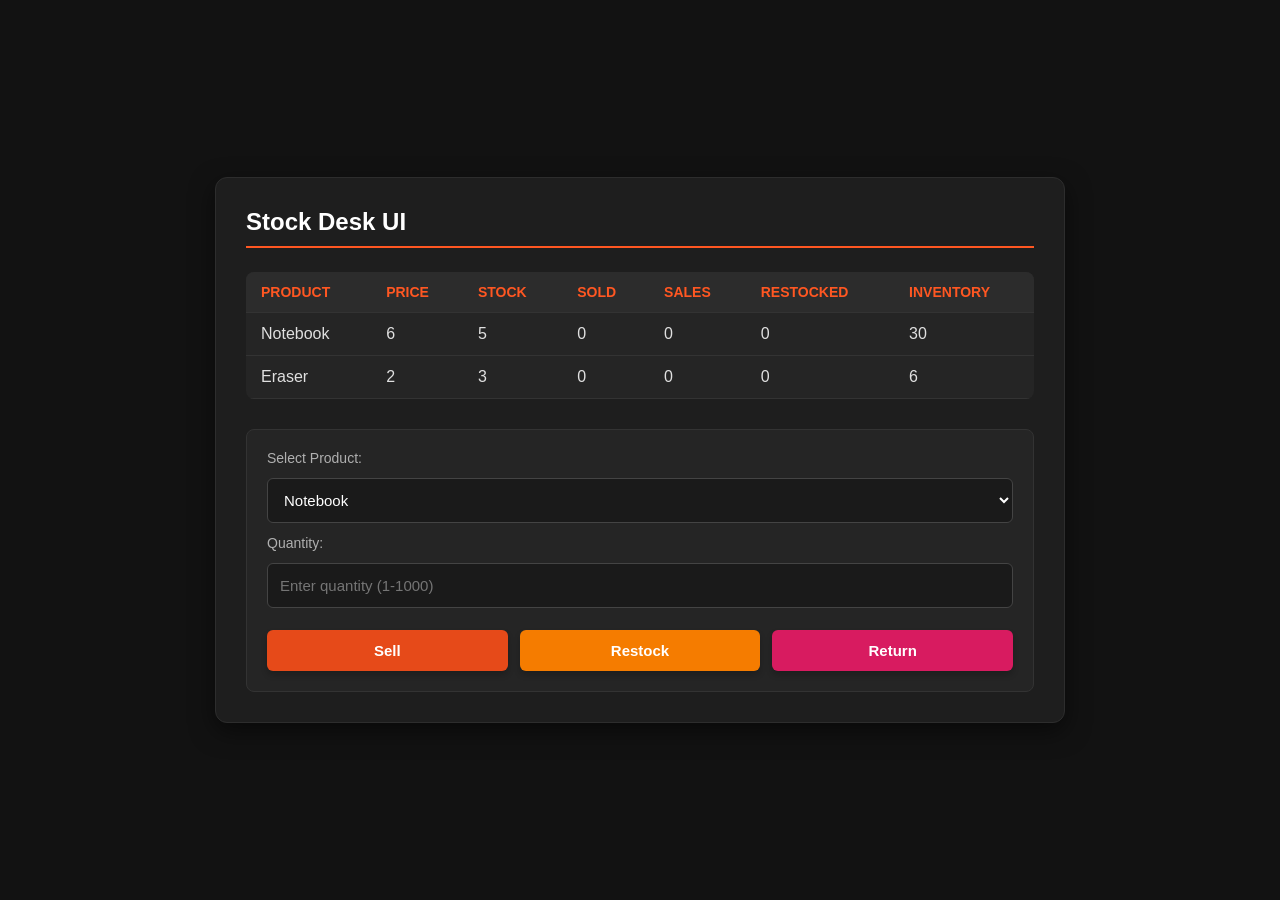
==== index.html @ 35be94a5 "Add files via upload" ====
<!DOCTYPE html>
<html lang="en">
<head>
    <meta charset="UTF-8">
    <meta name="viewport" content="width=device-width, initial-scale=1.0">
    <title>Stock Desk UI - Day 9</title>
    <link rel="stylesheet" href="styles.css">
</head>
<body>
    <div class="container">
        <h1>Stock Desk UI</h1>
        
        <!-- Table -->
        <table>
            <thead>
                <tr>
                    <th>Product</th>
                    <th>Price</th>
                    <th>Stock</th>
                    <th>Sold</th>
                    <th>Sales</th>
                    <th>Restocked</th>
                    <th>Inventory</th>
                </tr>
            </thead>
            <tbody>
                <tr id="row-Notebook">
                    <td>Notebook</td>
                    <td class="col-price">6</td>
                    <td class="col-stock">5</td>
                    <td class="col-sold">0</td>
                    <td class="col-sales">0</td>
                    <td class="col-restocked">0</td>
                    <td class="col-inventory">30</td>
                </tr>
                <tr id="row-Eraser">
                    <td>Eraser</td>
                    <td class="col-price">2</td>
                    <td class="col-stock">3</td>
                    <td class="col-sold">0</td>
                    <td class="col-sales">0</td>
                    <td class="col-restocked">0</td>
                    <td class="col-inventory">6</td>
                </tr>
            </tbody>
        </table>

        <!-- Controls Form -->
        <div class="controls-section">
            <label for="productSelect">Select Product:</label>
            <select id="productSelect">
                <option value="Notebook">Notebook</option>
                <option value="Eraser">Eraser</option>
            </select>

            <label for="quantityInput">Quantity:</label>
            <input type="number" id="quantityInput" placeholder="Enter quantity (1-1000)">

            <div class="button-group">
                <button id="sellBtn">Sell</button>
                <button id="restockBtn">Restock</button>
                <button id="returnBtn">Return</button>
            </div>

            <div id="messageBox" class="message-box"></div>
        </div>
    </div>

    <script src="script.js"></script>
</body>
</html>
---- styles.css ----
* {
    box-sizing: border-box;
    margin: 0;
    padding: 0;
    font-family: 'Segoe UI', Tahoma, Geneva, Verdana, sans-serif;
}

body {
    background-color: #121212;
    color: #e0e0e0;
    display: flex;
    justify-content: center;
    align-items: center;
    min-height: 100vh;
    padding: 20px;
}

.container {
    width: 100%;
    max-width: 850px;
    background: #1e1e1e;
    padding: 30px;
    border-radius: 12px;
    box-shadow: 0 8px 24px rgba(0, 0, 0, 0.5);
    border: 1px solid #2d2d2d;
}

h1 {
    color: #ffffff;
    margin-bottom: 24px;
    font-size: 24px;
    border-bottom: 2px solid #ff5722;
    padding-bottom: 10px;
}

/* Table Styling */
table {
    width: 100%;
    border-collapse: collapse;
    margin-bottom: 30px;
    background-color: #252525;
    border-radius: 8px;
    overflow: hidden;
}

th, td {
    padding: 12px 15px;
    text-align: left;
    border-bottom: 1px solid #333;
}

th {
    background-color: #2c2c2c;
    color: #ff5722;
    font-weight: 600;
    font-size: 14px;
    text-transform: uppercase;
}

tr:hover {
    background-color: #2a2a2a;
}

/* Controls Section */
.controls-section {
    display: flex;
    flex-direction: column;
    gap: 12px;
    background: #252525;
    padding: 20px;
    border-radius: 8px;
    border: 1px solid #333;
}

label {
    font-size: 14px;
    color: #b0b0b0;
    font-weight: 500;
}

/* Equalizing Select and Input Boxes */
select, input[type="number"] {
    width: 100%;
    height: 45px;
    padding: 0 12px;
    background-color: #1a1a1a;
    border: 1px solid #444;
    color: #ffffff;
    border-radius: 6px;
    font-size: 15px;
    outline: none;
    transition: border-color 0.2s;
}

select:focus, input[type="number"]:focus {
    border-color: #ff5722;
}

/* Button Group Styling */
.button-group {
    display: grid;
    grid-template-columns: repeat(3, 1fr);
    gap: 12px;
    margin-top: 10px;
}

button {
    padding: 12px 20px;
    font-size: 15px;
    font-weight: 600;
    border: none;
    border-radius: 6px;
    cursor: pointer;
    color: #ffffff;
    transition: all 0.2s ease-in-out;
    box-shadow: 0 4px 6px rgba(0,0,0,0.2);
}

#sellBtn {
    background-color: #e64a19;
}

#sellBtn:hover {
    background-color: #f4511e;
    transform: translateY(-2px);
}

#restockBtn {
    background-color: #f57c00;
}

#restockBtn:hover {
    background-color: #fb8c00;
    transform: translateY(-2px);
}

#returnBtn {
    background-color: #d81b60;
}

#returnBtn:hover {
    background-color: #e91e63;
    transform: translateY(-2px);
}

/* Message Box */
.message-box {
    margin-top: 5px;
    padding: 12px;
    border-radius: 6px;
    font-size: 14px;
    font-weight: 500;
    display: none;
}

.message-box.success {
    background-color: rgba(46, 125, 50, 0.2);
    border: 1px solid #2e7d32;
    color: #81c784;
    display: block;
}

.message-box.error {
    background-color: rgba(198, 40, 40, 0.2);
    border: 1px solid #c62828;
    color: #e57373;
    display: block;
}
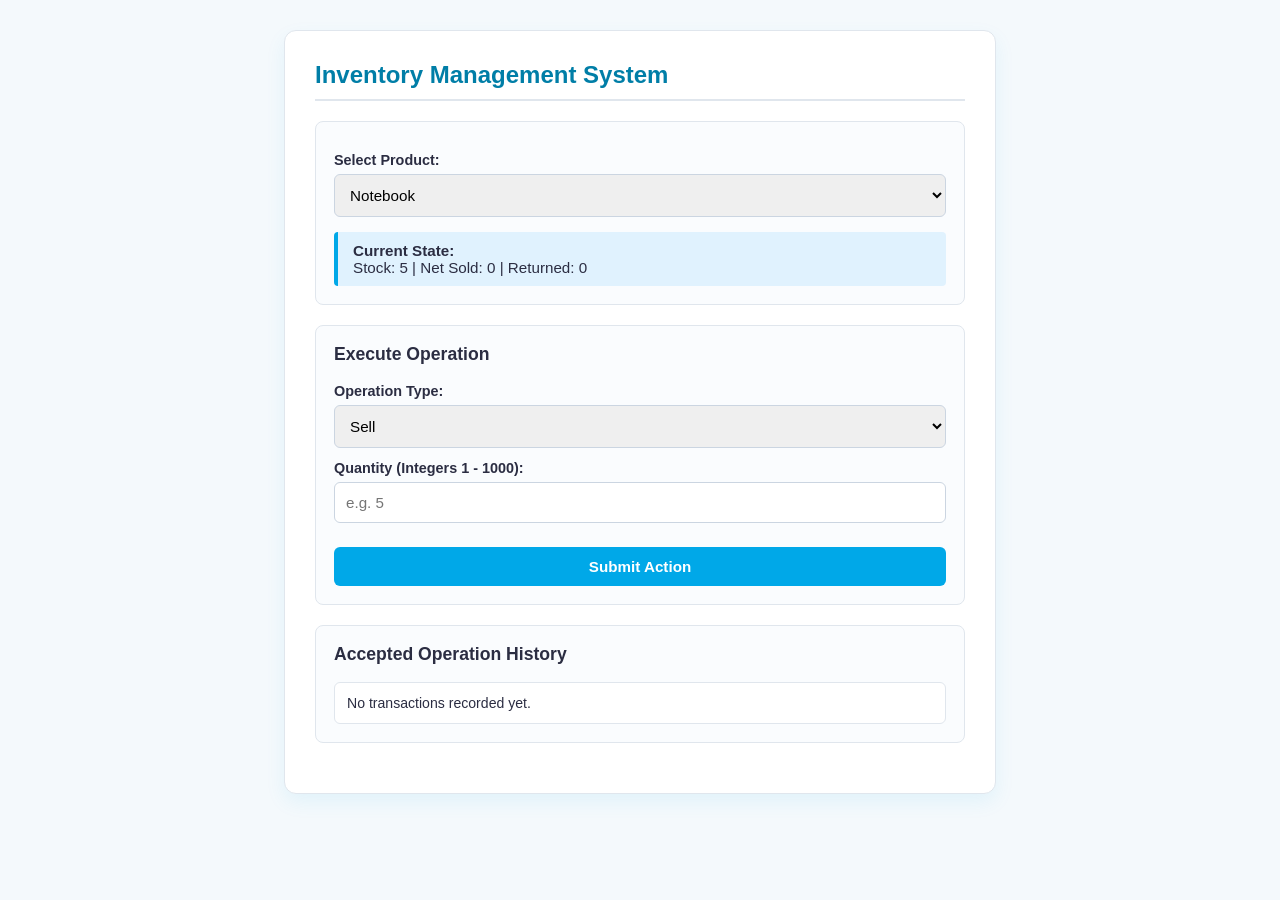
==== commit 1e87825e: "Add files via upload" ====
--- a/index.html
+++ b/index.html
@@ -3,69 +3,173 @@
 <head>
     <meta charset="UTF-8">
     <meta name="viewport" content="width=device-width, initial-scale=1.0">
-    <title>Stock Desk UI - Day 9</title>
-    <link rel="stylesheet" href="styles.css">
+    <title>Inventory Management System - Day 11</title>
+    <style>
+        :root {
+            --primary-color: #00a8e8;
+            --primary-hover: #007ea7;
+            --bg-color: #f4f9fc;
+            --card-bg: #ffffff;
+            --text-color: #2b2d42;
+            --border-color: #e0e6ed;
+            --error-color: #d90429;
+        }
+        
+        body {
+            font-family: 'Segoe UI', Tahoma, Geneva, Verdana, sans-serif;
+            margin: 0;
+            padding: 30px 15px;
+            background-color: var(--bg-color);
+            color: var(--text-color);
+        }
+
+        .container {
+            max-width: 650px;
+            margin: 0 auto;
+            background: var(--card-bg);
+            padding: 30px;
+            border-radius: 12px;
+            box-shadow: 0 8px 20px rgba(0, 168, 232, 0.08);
+            border: 1px solid var(--border-color);
+        }
+
+        h2 {
+            color: var(--primary-hover);
+            margin-top: 0;
+            border-bottom: 2px solid var(--border-color);
+            padding-bottom: 10px;
+            font-size: 1.5rem;
+        }
+
+        h3 {
+            margin-top: 0;
+            color: var(--text-color);
+            font-size: 1.1rem;
+        }
+
+        .section {
+            margin-bottom: 20px;
+            padding: 18px;
+            border: 1px solid var(--border-color);
+            border-radius: 8px;
+            background: #fafcfe;
+        }
+
+        label {
+            display: block;
+            margin-top: 12px;
+            font-weight: 600;
+            font-size: 0.9rem;
+        }
+
+        input, select, button {
+            width: 100%;
+            padding: 11px;
+            margin-top: 6px;
+            box-sizing: border-box;
+            border: 1px solid #cbd5e1;
+            border-radius: 6px;
+            font-size: 0.95rem;
+        }
+
+        input:focus, select:focus {
+            outline: none;
+            border-color: var(--primary-color);
+            box-shadow: 0 0 0 3px rgba(0, 168, 232, 0.15);
+        }
+
+        button {
+            background-color: var(--primary-color);
+            color: white;
+            border: none;
+            cursor: pointer;
+            font-weight: bold;
+            margin-top: 18px;
+            transition: background-color 0.2s ease;
+        }
+
+        button:hover {
+            background-color: var(--primary-hover);
+        }
+
+        .status-box {
+            background-color: #e0f2fe;
+            border-left: 4px solid var(--primary-color);
+            padding: 10px 15px;
+            margin-top: 15px;
+            border-radius: 4px;
+            font-size: 0.95rem;
+        }
+
+        .error-text {
+            color: var(--error-color);
+            font-size: 0.85rem;
+            margin-top: 6px;
+            display: block;
+            font-weight: 500;
+        }
+
+        .history-box {
+            background: var(--card-bg);
+            padding: 12px;
+            border: 1px solid var(--border-color);
+            border-radius: 6px;
+            max-height: 180px;
+            overflow-y: auto;
+            margin-top: 10px;
+            font-size: 0.88rem;
+        }
+
+        .history-item {
+            border-bottom: 1px solid #f1f5f9;
+            padding: 8px 0;
+        }
+
+        .history-item:last-child {
+            border-bottom: none;
+        }
+    </style>
 </head>
 <body>
-    <div class="container">
-        <h1>Stock Desk UI</h1>
-        
-        <!-- Table -->
-        <table>
-            <thead>
-                <tr>
-                    <th>Product</th>
-                    <th>Price</th>
-                    <th>Stock</th>
-                    <th>Sold</th>
-                    <th>Sales</th>
-                    <th>Restocked</th>
-                    <th>Inventory</th>
-                </tr>
-            </thead>
-            <tbody>
-                <tr id="row-Notebook">
-                    <td>Notebook</td>
-                    <td class="col-price">6</td>
-                    <td class="col-stock">5</td>
-                    <td class="col-sold">0</td>
-                    <td class="col-sales">0</td>
-                    <td class="col-restocked">0</td>
-                    <td class="col-inventory">30</td>
-                </tr>
-                <tr id="row-Eraser">
-                    <td>Eraser</td>
-                    <td class="col-price">2</td>
-                    <td class="col-stock">3</td>
-                    <td class="col-sold">0</td>
-                    <td class="col-sales">0</td>
-                    <td class="col-restocked">0</td>
-                    <td class="col-inventory">6</td>
-                </tr>
-            </tbody>
-        </table>
 
-        <!-- Controls Form -->
-        <div class="controls-section">
-            <label for="productSelect">Select Product:</label>
-            <select id="productSelect">
-                <option value="Notebook">Notebook</option>
-                <option value="Eraser">Eraser</option>
-            </select>
+<div class="container">
+    <h2>Inventory Management System</h2>
 
-            <label for="quantityInput">Quantity:</label>
-            <input type="number" id="quantityInput" placeholder="Enter quantity (1-1000)">
+    <div class="section">
+        <label for="productSelect">Select Product:</label>
+        <select id="productSelect">
+            <option value="notebook">Notebook</option>
+            <option value="eraser">Eraser</option>
+        </select>
 
-            <div class="button-group">
-                <button id="sellBtn">Sell</button>
-                <button id="restockBtn">Restock</button>
-                <button id="returnBtn">Return</button>
-            </div>
-
-            <div id="messageBox" class="message-box"></div>
+        <div class="status-box">
+            <strong>Current State:</strong><br>
+            Stock: <span id="currentStock">5</span> | 
+            Net Sold: <span id="currentNetSold">0</span> | 
+            Returned: <span id="currentReturned">0</span>
         </div>
     </div>
 
-    <script src="script.js"></script>
+    <div class="section">
+        <h3>Execute Operation</h3>
+        
+        <label for="actionType">Operation Type:</label>
+        <select id="actionType">
+            <option value="sell">Sell</option>
+            <option value="restock">Restock</option>
+            <option value="return">Return</option>
+        </select>
+        <label for="quantityInput">Quantity (Integers 1 - 1000):</label>
+        <input type="number" id="quantityInput" aria-invalid="false" aria-describedby="errorMsg" min="1" max="1000" placeholder="e.g. 5">
+        <span id="errorMsg" class="error-text"></span>
+
+        <button id="executeBtn">Submit Action</button>
+    </div>
+    <div class="section">
+        <h3>Accepted Operation History</h3>
+        <div id="historyBox" class="history-box">No transactions recorded yet.</div>
+    </div>
+</div>
+<script src="app.js"></script>
 </body>
 </html>
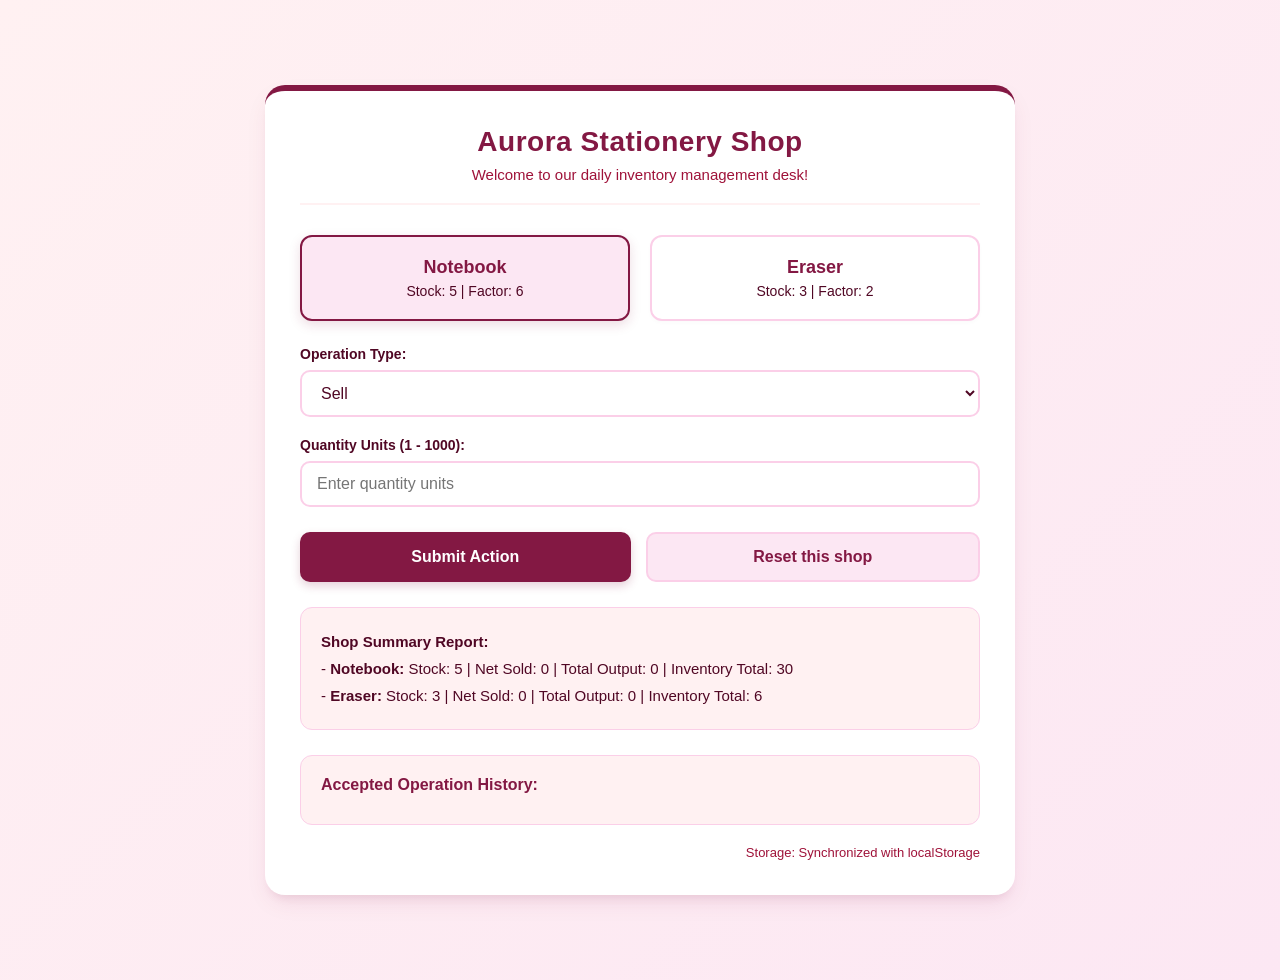
==== commit 2a1dc12f: "Add files via upload" ====
--- a/index.html
+++ b/index.html
@@ -3,173 +3,304 @@
 <head>
     <meta charset="UTF-8">
     <meta name="viewport" content="width=device-width, initial-scale=1.0">
-    <title>Inventory Management System - Day 11</title>
+    <title>Aurora Stationery Shop - Day 12</title>
     <style>
         :root {
-            --primary-color: #00a8e8;
-            --primary-hover: #007ea7;
-            --bg-color: #f4f9fc;
-            --card-bg: #ffffff;
-            --text-color: #2b2d42;
-            --border-color: #e0e6ed;
-            --error-color: #d90429;
-        }
-        
+            --burgundy-deep: #500724;
+            --burgundy: #831843;
+            --burgundy-light: #9f1239;
+            --pink-light: #fce7f3;
+            --pink-pale: #fff1f2;
+            --border-pink: #fbcfe8;
+            --white: #ffffff;
+            --error-color: #ef4444;
+            --success-color: #10b981;
+            --shadow: 0 10px 25px -5px rgba(131, 24, 67, 0.1), 0 8px 10px -6px rgba(131, 24, 67, 0.1);
+        }
+
         body {
             font-family: 'Segoe UI', Tahoma, Geneva, Verdana, sans-serif;
+            background: linear-gradient(135deg, #fff1f2 0%, #fce7f3 100%);
+            color: var(--burgundy-deep);
             margin: 0;
-            padding: 30px 15px;
-            background-color: var(--bg-color);
-            color: var(--text-color);
+            padding: 40px 20px;
+            direction: ltr;
+            min-height: 100vh;
+            display: flex;
+            justify-content: center;
+            align-items: center;
         }
 
         .container {
-            max-width: 650px;
-            margin: 0 auto;
-            background: var(--card-bg);
-            padding: 30px;
+            width: 100%;
+            max-width: 750px;
+            background: var(--white);
+            padding: 35px;
+            border-radius: 20px;
+            box-shadow: var(--shadow);
+            border-top: 6px solid var(--burgundy);
+            box-sizing: border-box;
+        }
+
+        header {
+            text-align: center;
+            margin-bottom: 30px;
+            border-bottom: 2px solid var(--pink-pale);
+            padding-bottom: 20px;
+        }
+
+        h2 {
+            color: var(--burgundy);
+            margin: 0 0 8px 0;
+            font-size: 28px;
+            font-weight: 700;
+            letter-spacing: 0.5px;
+        }
+
+        .welcome-msg {
+            color: var(--burgundy-light);
+            font-size: 15px;
+            font-weight: 500;
+        }
+
+        .products-grid {
+            display: flex;
+            gap: 20px;
+            margin-bottom: 25px;
+        }
+
+        .product-card {
+            flex: 1;
+            border: 2px solid var(--border-pink);
+            padding: 20px;
             border-radius: 12px;
-            box-shadow: 0 8px 20px rgba(0, 168, 232, 0.08);
-            border: 1px solid var(--border-color);
-        }
-
-        h2 {
-            color: var(--primary-hover);
-            margin-top: 0;
-            border-bottom: 2px solid var(--border-color);
-            padding-bottom: 10px;
-            font-size: 1.5rem;
-        }
-
-        h3 {
-            margin-top: 0;
-            color: var(--text-color);
-            font-size: 1.1rem;
-        }
-
-        .section {
+            cursor: pointer;
+            background: var(--white);
+            transition: all 0.3s ease;
+            text-align: center;
+            box-shadow: 0 2px 4px rgba(0,0,0,0.02);
+        }
+
+        .product-card:hover {
+            border-color: var(--burgundy-light);
+            transform: translateY(-2px);
+        }
+
+        .product-card[aria-pressed="true"] {
+            border-color: var(--burgundy);
+            background-color: var(--pink-light);
+            box-shadow: 0 4px 12px rgba(131, 24, 67, 0.15);
+        }
+
+        .product-card strong {
+            font-size: 18px;
+            color: var(--burgundy);
+            display: block;
+            margin-bottom: 5px;
+        }
+
+        .product-card div {
+            font-size: 14px;
+            color: var(--burgundy-deep);
+        }
+
+        .form-group {
             margin-bottom: 20px;
-            padding: 18px;
-            border: 1px solid var(--border-color);
-            border-radius: 8px;
-            background: #fafcfe;
         }
 
         label {
             display: block;
-            margin-top: 12px;
+            margin-bottom: 8px;
             font-weight: 600;
-            font-size: 0.9rem;
-        }
-
-        input, select, button {
+            color: var(--burgundy-deep);
+            font-size: 14px;
+        }
+
+        select, input {
             width: 100%;
-            padding: 11px;
-            margin-top: 6px;
+            padding: 12px 15px;
+            border: 2px solid var(--border-pink);
+            border-radius: 10px;
+            font-size: 16px;
             box-sizing: border-box;
-            border: 1px solid #cbd5e1;
-            border-radius: 6px;
-            font-size: 0.95rem;
-        }
-
-        input:focus, select:focus {
+            background-color: var(--white);
+            color: var(--burgundy-deep);
+            transition: border-color 0.2s, box-shadow 0.2s;
             outline: none;
-            border-color: var(--primary-color);
-            box-shadow: 0 0 0 3px rgba(0, 168, 232, 0.15);
+        }
+
+        select:focus, input:focus {
+            border-color: var(--burgundy);
+            box-shadow: 0 0 0 3px rgba(131, 24, 67, 0.1);
+        }
+
+        input[aria-invalid="true"] {
+            border-color: var(--error-color);
+            background-color: #fef2f2;
+        }
+
+        .btn-group {
+            display: flex;
+            gap: 15px;
+            margin-top: 25px;
         }
 
         button {
-            background-color: var(--primary-color);
-            color: white;
+            flex: 1;
+            padding: 14px;
             border: none;
+            border-radius: 10px;
+            font-size: 16px;
+            font-weight: 600;
             cursor: pointer;
-            font-weight: bold;
-            margin-top: 18px;
-            transition: background-color 0.2s ease;
-        }
-
-        button:hover {
-            background-color: var(--primary-hover);
-        }
-
-        .status-box {
-            background-color: #e0f2fe;
-            border-left: 4px solid var(--primary-color);
-            padding: 10px 15px;
+            transition: all 0.2s ease;
+        }
+
+        #submitBtn {
+            background-color: var(--burgundy);
+            color: var(--white);
+            box-shadow: 0 4px 10px rgba(131, 24, 67, 0.2);
+        }
+
+        #submitBtn:hover {
+            background-color: var(--burgundy-deep);
+            transform: translateY(-1px);
+        }
+
+        .reset-btn {
+            background-color: var(--pink-light);
+            color: var(--burgundy);
+            border: 2px solid var(--border-pink);
+        }
+
+        .reset-btn:hover {
+            background-color: #fbd5e9;
+            color: var(--burgundy-deep);
+        }
+
+        .summary-box {
+            background-color: var(--pink-pale);
+            border: 1px solid var(--border-pink);
+            padding: 20px;
+            border-radius: 12px;
+            margin-top: 25px;
+            font-size: 15px;
+            line-height: 1.8;
+            color: var(--burgundy-deep);
+        }
+
+        .message-box {
             margin-top: 15px;
-            border-radius: 4px;
-            font-size: 0.95rem;
-        }
-
-        .error-text {
+            padding: 12px;
+            border-radius: 10px;
+            font-weight: 600;
+            text-align: center;
+            display: none;
+            font-size: 14px;
+        }
+
+        .message-box.error {
+            background-color: #fef2f2;
             color: var(--error-color);
-            font-size: 0.85rem;
-            margin-top: 6px;
-            display: block;
-            font-weight: 500;
+            border: 1px solid #fecaca;
+            display: block;
+        }
+
+        .message-box.success {
+            background-color: #f0fdf4;
+            color: var(--success-color);
+            border: 1px solid #bbf7d0;
+            display: block;
         }
 
         .history-box {
-            background: var(--card-bg);
-            padding: 12px;
-            border: 1px solid var(--border-color);
-            border-radius: 6px;
+            margin-top: 25px;
+            background: var(--pink-pale);
+            border: 1px solid var(--border-pink);
+            padding: 20px;
+            border-radius: 12px;
             max-height: 180px;
             overflow-y: auto;
-            margin-top: 10px;
-            font-size: 0.88rem;
-        }
-
-        .history-item {
-            border-bottom: 1px solid #f1f5f9;
-            padding: 8px 0;
-        }
-
-        .history-item:last-child {
-            border-bottom: none;
+        }
+
+        .history-box strong {
+            color: var(--burgundy);
+            display: block;
+            margin-bottom: 10px;
+        }
+
+        ul {
+            margin: 0;
+            padding-left: 20px;
+            font-size: 14px;
+            color: var(--burgundy-deep);
+        }
+
+        li {
+            margin-bottom: 6px;
+        }
+
+        .storage-status {
+            margin-top: 20px;
+            font-size: 13px;
+            color: var(--burgundy-light);
+            text-align: right;
+            font-weight: 500;
         }
     </style>
 </head>
 <body>
 
 <div class="container">
-    <h2>Inventory Management System</h2>
-
-    <div class="section">
-        <label for="productSelect">Select Product:</label>
-        <select id="productSelect">
-            <option value="notebook">Notebook</option>
-            <option value="eraser">Eraser</option>
-        </select>
-
-        <div class="status-box">
-            <strong>Current State:</strong><br>
-            Stock: <span id="currentStock">5</span> | 
-            Net Sold: <span id="currentNetSold">0</span> | 
-            Returned: <span id="currentReturned">0</span>
+    <header>
+        <h2>Aurora Stationery Shop</h2>
+        <div class="welcome-msg">Welcome to our daily inventory management desk!</div>
+    </header>
+
+    <div class="products-grid">
+        <div class="product-card" id="card-notebook" aria-pressed="true" onclick="selectProduct('notebook')">
+            <strong>Notebook</strong>
+            <div id="card-notebook-info">Stock: 5 | Factor: 6</div>
         </div>
-    </div>
-
-    <div class="section">
-        <h3>Execute Operation</h3>
-        
-        <label for="actionType">Operation Type:</label>
-        <select id="actionType">
+        <div class="product-card" id="card-eraser" aria-pressed="false" onclick="selectProduct('eraser')">
+            <strong>Eraser</strong>
+            <div id="card-eraser-info">Stock: 3 | Factor: 2</div>
+        </div>
+    </div>
+
+    <div id="messageBox" class="message-box"></div>
+
+    <div class="form-group">
+        <label for="operationSelect">Operation Type:</label>
+        <select id="operationSelect">
             <option value="sell">Sell</option>
             <option value="restock">Restock</option>
             <option value="return">Return</option>
         </select>
-        <label for="quantityInput">Quantity (Integers 1 - 1000):</label>
-        <input type="number" id="quantityInput" aria-invalid="false" aria-describedby="errorMsg" min="1" max="1000" placeholder="e.g. 5">
-        <span id="errorMsg" class="error-text"></span>
-
-        <button id="executeBtn">Submit Action</button>
-    </div>
-    <div class="section">
-        <h3>Accepted Operation History</h3>
-        <div id="historyBox" class="history-box">No transactions recorded yet.</div>
-    </div>
+    </div>
+
+    <div class="form-group">
+        <label for="quantityInput">Quantity Units (1 - 1000):</label>
+        <input type="number" id="quantityInput" min="1" max="1000" aria-invalid="false" placeholder="Enter quantity units">
+    </div>
+
+    <div class="btn-group">
+        <button type="button" id="submitBtn">Submit Action</button>
+        <button type="button" class="reset-btn" id="resetBtn">Reset this shop</button>
+    </div>
+
+    <div class="summary-box" id="summaryBox">
+        <strong>Shop Summary Report:</strong> Loading state...
+    </div>
+
+    <div class="history-box">
+        <strong>Accepted Operation History:</strong>
+        <ul id="historyList"></ul>
+    </div>
+
+    <div class="storage-status" id="storageStatus">Storage: Synchronized with localStorage</div>
 </div>
+
 <script src="app.js"></script>
 </body>
 </html>
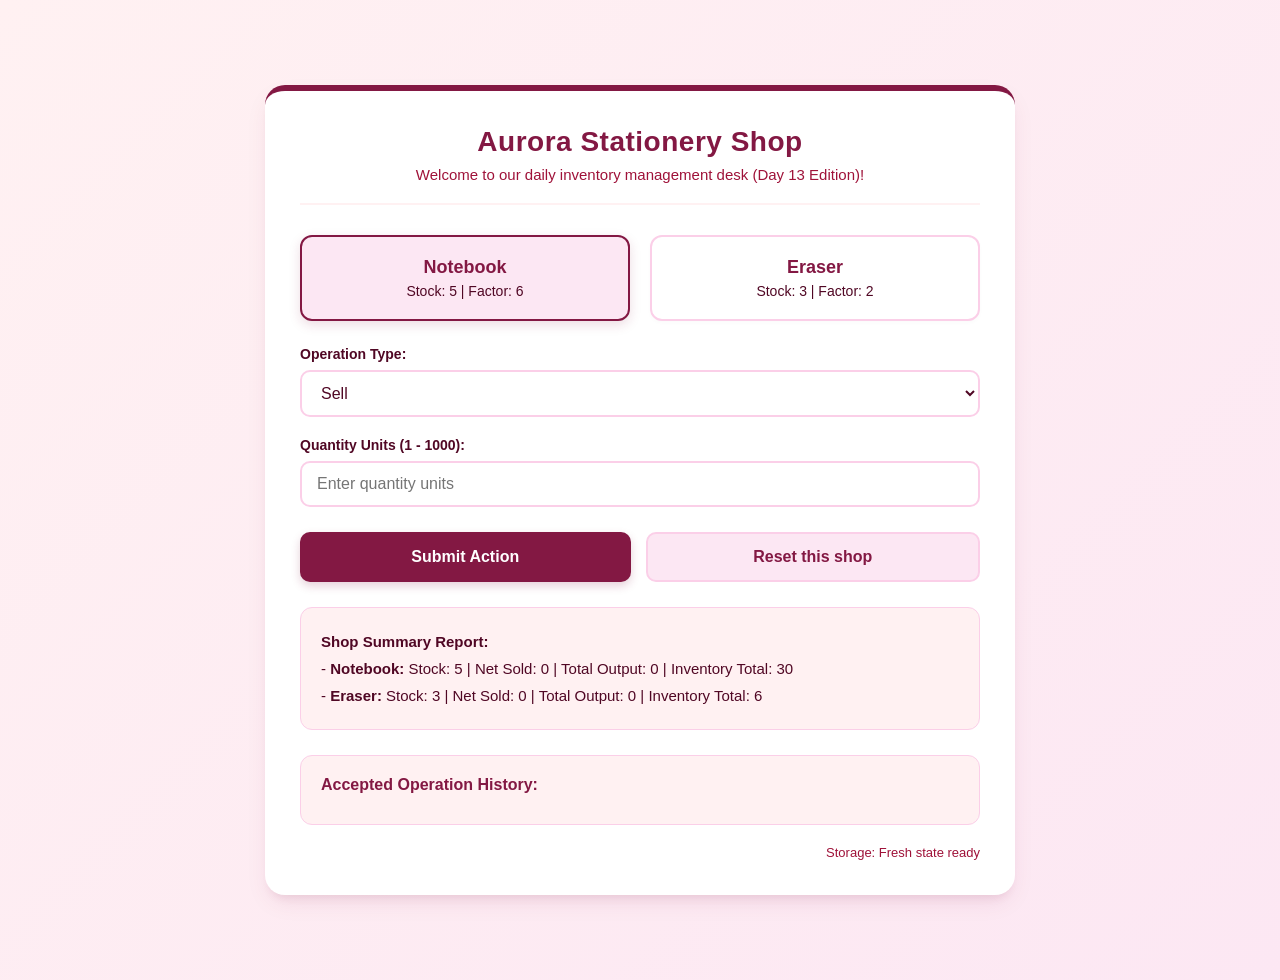
==== commit 33003d75: "Add files via upload" ====
--- a/index.html
+++ b/index.html
@@ -3,7 +3,7 @@
 <head>
     <meta charset="UTF-8">
     <meta name="viewport" content="width=device-width, initial-scale=1.0">
-    <title>Aurora Stationery Shop - Day 12</title>
+    <title>Aurora Stationery Shop - Day 13 Reliable Store</title>
     <style>
         :root {
             --burgundy-deep: #500724;
@@ -254,7 +254,7 @@
 <div class="container">
     <header>
         <h2>Aurora Stationery Shop</h2>
-        <div class="welcome-msg">Welcome to our daily inventory management desk!</div>
+        <div class="welcome-msg">Welcome to our daily inventory management desk (Day 13 Edition)!</div>
     </header>
 
     <div class="products-grid">
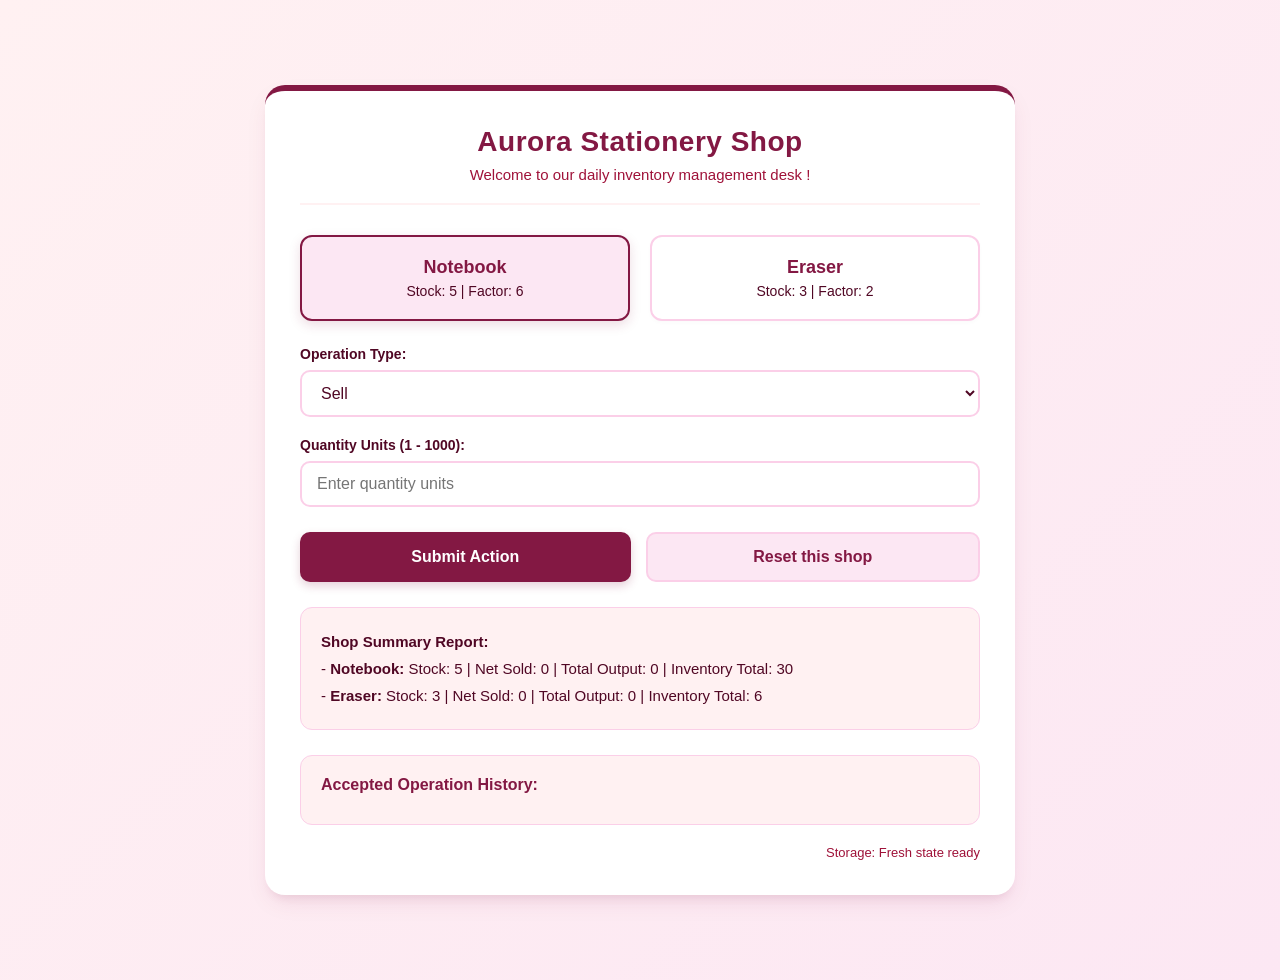
==== commit 3ecf69ce: "day16" ====
--- a/index.html
+++ b/index.html
@@ -254,7 +254,7 @@
 <div class="container">
     <header>
         <h2>Aurora Stationery Shop</h2>
-        <div class="welcome-msg">Welcome to our daily inventory management desk (Day 13 Edition)!</div>
+        <div class="welcome-msg">Welcome to our daily inventory management desk !</div>
     </header>
 
     <div class="products-grid">
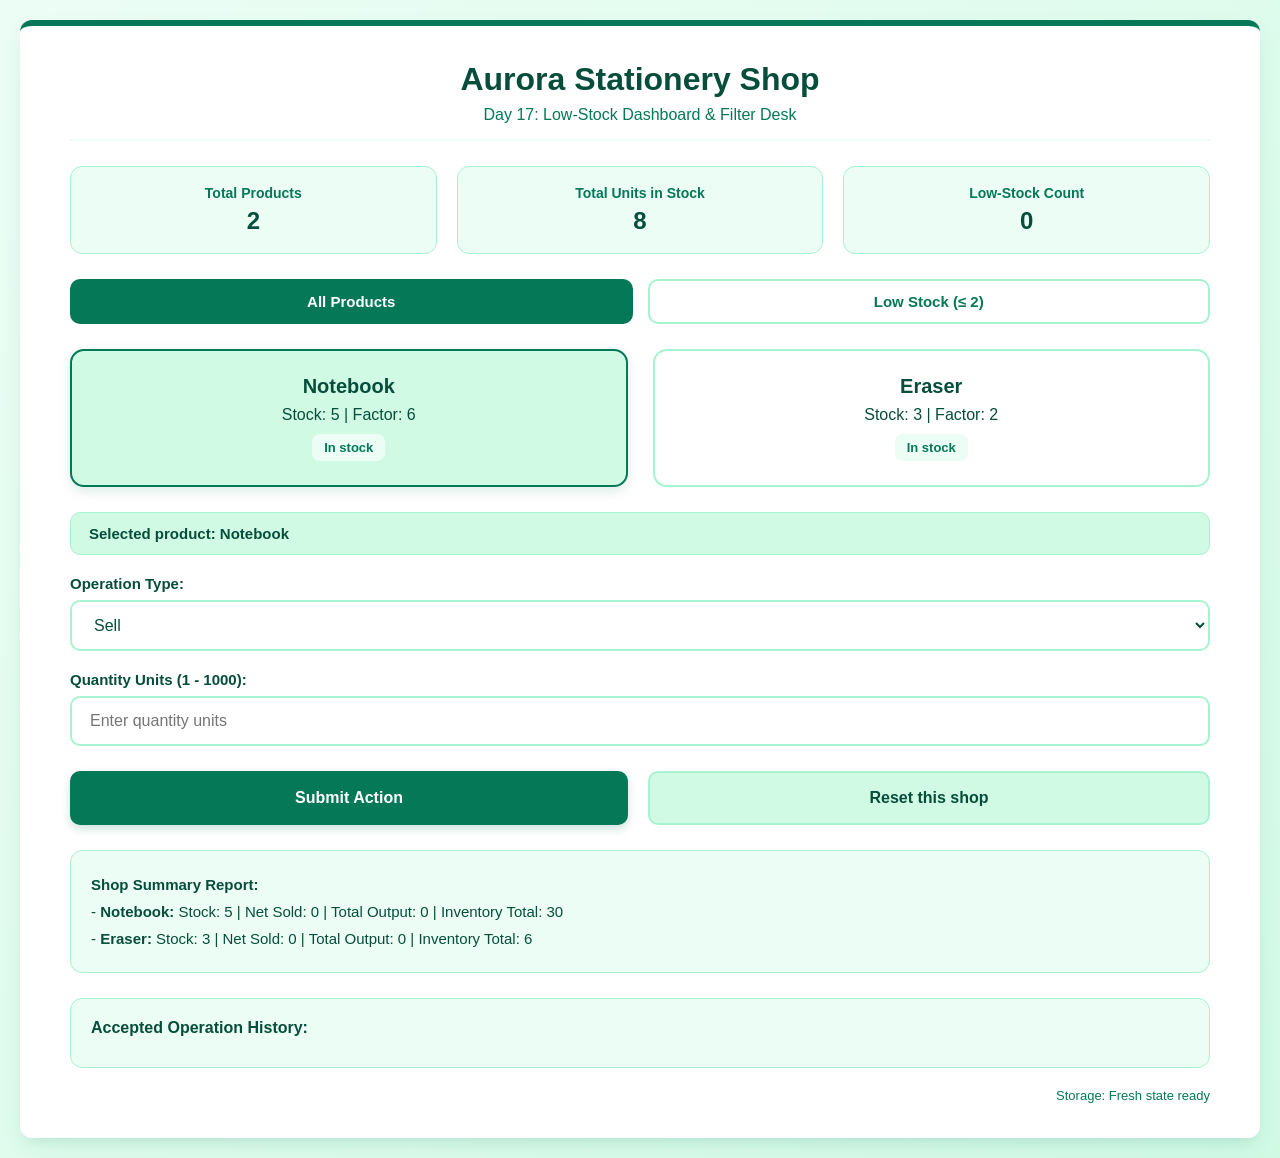
==== commit 90ba425e: "Add files via upload" ====
--- a/index.html
+++ b/index.html
@@ -3,105 +3,186 @@
 <head>
     <meta charset="UTF-8">
     <meta name="viewport" content="width=device-width, initial-scale=1.0">
-    <title>Aurora Stationery Shop - Day 13 Reliable Store</title>
+    <title>Aurora Stationery Shop - Day 17</title>
     <style>
         :root {
-            --burgundy-deep: #500724;
-            --burgundy: #831843;
-            --burgundy-light: #9f1239;
-            --pink-light: #fce7f3;
-            --pink-pale: #fff1f2;
-            --border-pink: #fbcfe8;
+            --green-deep: #064e3b;
+            --green-primary: #047857;
+            --green-light: #d1fae5;
+            --green-pale: #ecfdf5;
+            --border-green: #a7f3d0;
             --white: #ffffff;
             --error-color: #ef4444;
             --success-color: #10b981;
-            --shadow: 0 10px 25px -5px rgba(131, 24, 67, 0.1), 0 8px 10px -6px rgba(131, 24, 67, 0.1);
+            --shadow: 0 10px 25px -5px rgba(4, 120, 87, 0.12), 0 8px 10px -6px rgba(4, 120, 87, 0.08);
         }
 
         body {
             font-family: 'Segoe UI', Tahoma, Geneva, Verdana, sans-serif;
-            background: linear-gradient(135deg, #fff1f2 0%, #fce7f3 100%);
-            color: var(--burgundy-deep);
+            background: linear-gradient(135deg, #ecfdf5 0%, #d1fae5 100%);
+            color: var(--green-deep);
             margin: 0;
-            padding: 40px 20px;
+            padding: 20px;
             direction: ltr;
             min-height: 100vh;
-            display: flex;
-            justify-content: center;
-            align-items: center;
-        }
-
+            box-sizing: border-box;
+        }
+
+        /* صفحة عريضة بالكامل تملأ أفق الشاشة */
         .container {
             width: 100%;
-            max-width: 750px;
+            max-width: 100%;
+            margin: 0;
             background: var(--white);
-            padding: 35px;
-            border-radius: 20px;
+            padding: 35px 50px;
+            border-radius: 12px;
             box-shadow: var(--shadow);
-            border-top: 6px solid var(--burgundy);
+            border-top: 6px solid var(--green-primary);
             box-sizing: border-box;
         }
 
         header {
             text-align: center;
-            margin-bottom: 30px;
-            border-bottom: 2px solid var(--pink-pale);
-            padding-bottom: 20px;
+            margin-bottom: 25px;
+            border-bottom: 2px solid var(--green-pale);
+            padding-bottom: 15px;
         }
 
         h2 {
-            color: var(--burgundy);
+            color: var(--green-deep);
             margin: 0 0 8px 0;
-            font-size: 28px;
+            font-size: 32px;
             font-weight: 700;
-            letter-spacing: 0.5px;
         }
 
         .welcome-msg {
-            color: var(--burgundy-light);
-            font-size: 15px;
+            color: var(--green-primary);
+            font-size: 16px;
             font-weight: 500;
         }
 
-        .products-grid {
+        /* لوحة تحكم الإحصائيات العريضة */
+        .dashboard-panel {
             display: flex;
             gap: 20px;
             margin-bottom: 25px;
         }
 
+        .stat-card {
+            flex: 1;
+            background-color: var(--green-pale);
+            border: 1px solid var(--border-green);
+            padding: 18px;
+            border-radius: 12px;
+            text-align: center;
+        }
+
+        .stat-label {
+            display: block;
+            font-size: 14px;
+            font-weight: 600;
+            color: var(--green-primary);
+            margin-bottom: 6px;
+        }
+
+        .stat-value {
+            font-size: 24px;
+            font-weight: 700;
+            color: var(--green-deep);
+        }
+
+        /* أزرار الفلترة */
+        .filter-group {
+            display: flex;
+            gap: 15px;
+            margin-bottom: 25px;
+        }
+
+        .filter-btn {
+            flex: 1;
+            padding: 12px;
+            border: 2px solid var(--border-green);
+            border-radius: 10px;
+            background-color: var(--white);
+            color: var(--green-primary);
+            font-size: 15px;
+            font-weight: 600;
+            cursor: pointer;
+            transition: all 0.2s;
+        }
+
+        .filter-btn.active {
+            background-color: var(--green-primary);
+            color: var(--white);
+            border-color: var(--green-primary);
+        }
+
+        .products-grid {
+            display: flex;
+            gap: 25px;
+            margin-bottom: 25px;
+        }
+
         .product-card {
             flex: 1;
-            border: 2px solid var(--border-pink);
-            padding: 20px;
-            border-radius: 12px;
+            border: 2px solid var(--border-green);
+            padding: 24px;
+            border-radius: 14px;
             cursor: pointer;
             background: var(--white);
             transition: all 0.3s ease;
             text-align: center;
-            box-shadow: 0 2px 4px rgba(0,0,0,0.02);
         }
 
         .product-card:hover {
-            border-color: var(--burgundy-light);
+            border-color: var(--green-primary);
             transform: translateY(-2px);
         }
 
         .product-card[aria-pressed="true"] {
-            border-color: var(--burgundy);
-            background-color: var(--pink-light);
-            box-shadow: 0 4px 12px rgba(131, 24, 67, 0.15);
+            border-color: var(--green-primary);
+            background-color: var(--green-light);
+            box-shadow: 0 4px 12px rgba(4, 120, 87, 0.15);
         }
 
         .product-card strong {
-            font-size: 18px;
-            color: var(--burgundy);
+            font-size: 20px;
+            color: var(--green-deep);
             display: block;
-            margin-bottom: 5px;
-        }
-
-        .product-card div {
-            font-size: 14px;
-            color: var(--burgundy-deep);
+            margin-bottom: 8px;
+        }
+
+        .stock-status-badge {
+            margin-top: 10px;
+            font-size: 13px;
+            font-weight: 600;
+            padding: 6px 12px;
+            border-radius: 8px;
+            display: inline-block;
+            background-color: var(--green-pale);
+            color: var(--green-primary);
+        }
+
+        .filter-notice {
+            background-color: var(--green-pale);
+            border: 1px dashed var(--green-primary);
+            padding: 14px;
+            border-radius: 10px;
+            text-align: center;
+            color: var(--green-deep);
+            font-weight: 600;
+            margin-bottom: 25px;
+        }
+
+        .selected-product-indicator {
+            background-color: var(--green-light);
+            border: 1px solid var(--border-green);
+            padding: 12px 18px;
+            border-radius: 10px;
+            font-size: 15px;
+            font-weight: 600;
+            color: var(--green-deep);
+            margin-bottom: 20px;
         }
 
         .form-group {
@@ -112,26 +193,25 @@
             display: block;
             margin-bottom: 8px;
             font-weight: 600;
-            color: var(--burgundy-deep);
-            font-size: 14px;
+            color: var(--green-deep);
+            font-size: 15px;
         }
 
         select, input {
             width: 100%;
-            padding: 12px 15px;
-            border: 2px solid var(--border-pink);
+            padding: 14px 18px;
+            border: 2px solid var(--border-green);
             border-radius: 10px;
             font-size: 16px;
             box-sizing: border-box;
             background-color: var(--white);
-            color: var(--burgundy-deep);
-            transition: border-color 0.2s, box-shadow 0.2s;
+            color: var(--green-deep);
             outline: none;
         }
 
         select:focus, input:focus {
-            border-color: var(--burgundy);
-            box-shadow: 0 0 0 3px rgba(131, 24, 67, 0.1);
+            border-color: var(--green-primary);
+            box-shadow: 0 0 0 3px rgba(4, 120, 87, 0.1);
         }
 
         input[aria-invalid="true"] {
@@ -141,13 +221,13 @@
 
         .btn-group {
             display: flex;
-            gap: 15px;
+            gap: 20px;
             margin-top: 25px;
         }
 
         button {
             flex: 1;
-            padding: 14px;
+            padding: 16px;
             border: none;
             border-radius: 10px;
             font-size: 16px;
@@ -157,46 +237,43 @@
         }
 
         #submitBtn {
-            background-color: var(--burgundy);
+            background-color: var(--green-primary);
             color: var(--white);
-            box-shadow: 0 4px 10px rgba(131, 24, 67, 0.2);
+            box-shadow: 0 4px 10px rgba(4, 120, 87, 0.2);
         }
 
         #submitBtn:hover {
-            background-color: var(--burgundy-deep);
+            background-color: var(--green-deep);
             transform: translateY(-1px);
         }
 
         .reset-btn {
-            background-color: var(--pink-light);
-            color: var(--burgundy);
-            border: 2px solid var(--border-pink);
+            background-color: var(--green-light);
+            color: var(--green-deep);
+            border: 2px solid var(--border-green);
         }
 
         .reset-btn:hover {
-            background-color: #fbd5e9;
-            color: var(--burgundy-deep);
+            background-color: #a7f3d0;
         }
 
         .summary-box {
-            background-color: var(--pink-pale);
-            border: 1px solid var(--border-pink);
+            background-color: var(--green-pale);
+            border: 1px solid var(--border-green);
             padding: 20px;
             border-radius: 12px;
             margin-top: 25px;
             font-size: 15px;
             line-height: 1.8;
-            color: var(--burgundy-deep);
         }
 
         .message-box {
             margin-top: 15px;
-            padding: 12px;
+            padding: 14px;
             border-radius: 10px;
             font-weight: 600;
             text-align: center;
             display: none;
-            font-size: 14px;
         }
 
         .message-box.error {
@@ -215,16 +292,16 @@
 
         .history-box {
             margin-top: 25px;
-            background: var(--pink-pale);
-            border: 1px solid var(--border-pink);
+            background: var(--green-pale);
+            border: 1px solid var(--border-green);
             padding: 20px;
             border-radius: 12px;
-            max-height: 180px;
+            max-height: 220px;
             overflow-y: auto;
         }
 
         .history-box strong {
-            color: var(--burgundy);
+            color: var(--green-deep);
             display: block;
             margin-bottom: 10px;
         }
@@ -232,8 +309,7 @@
         ul {
             margin: 0;
             padding-left: 20px;
-            font-size: 14px;
-            color: var(--burgundy-deep);
+            font-size: 15px;
         }
 
         li {
@@ -243,7 +319,7 @@
         .storage-status {
             margin-top: 20px;
             font-size: 13px;
-            color: var(--burgundy-light);
+            color: var(--green-primary);
             text-align: right;
             font-weight: 500;
         }
@@ -254,21 +330,54 @@
 <div class="container">
     <header>
         <h2>Aurora Stationery Shop</h2>
-        <div class="welcome-msg">Welcome to our daily inventory management desk !</div>
+        <div class="welcome-msg">Day 17: Low-Stock Dashboard & Filter Desk</div>
     </header>
 
-    <div class="products-grid">
-        <div class="product-card" id="card-notebook" aria-pressed="true" onclick="selectProduct('notebook')">
+    <!-- لوحة تحكم الإحصائيات العامة للمتجر -->
+    <div class="dashboard-panel" id="dashboardPanel">
+        <div class="stat-card">
+            <span class="stat-label">Total Products</span>
+            <span class="stat-value" id="statTotalProducts">2</span>
+        </div>
+        <div class="stat-card">
+            <span class="stat-label">Total Units in Stock</span>
+            <span class="stat-value" id="statTotalUnits">8</span>
+        </div>
+        <div class="stat-card">
+            <span class="stat-label">Low-Stock Count</span>
+            <span class="stat-value" id="statLowStockCount">0</span>
+        </div>
+    </div>
+
+    <!-- أزرار الفلترة (All / Low Stock) -->
+    <div class="filter-group">
+        <button type="button" class="filter-btn active" id="filterAllBtn" onclick="setFilter('all')">All Products</button>
+        <button type="button" class="filter-btn" id="filterLowBtn" onclick="setFilter('low')">Low Stock (≤ 2)</button>
+    </div>
+
+    <!-- شبكة بطاقات المنتجات -->
+    <div class="products-grid" id="productsGrid">
+        <div class="product-card" id="card-notebook" onclick="selectProduct('notebook')">
             <strong>Notebook</strong>
             <div id="card-notebook-info">Stock: 5 | Factor: 6</div>
+            <div class="stock-status-badge" id="badge-notebook">In stock</div>
         </div>
-        <div class="product-card" id="card-eraser" aria-pressed="false" onclick="selectProduct('eraser')">
+        <div class="product-card" id="card-eraser" onclick="selectProduct('eraser')">
             <strong>Eraser</strong>
             <div id="card-eraser-info">Stock: 3 | Factor: 2</div>
+            <div class="stock-status-badge" id="badge-eraser">In stock</div>
         </div>
     </div>
 
+    <!-- رسالة تنبيهية عند خلو قائمة الفلتر -->
+    <div class="filter-notice" id="filterNotice" style="display: none;"></div>
+
     <div id="messageBox" class="message-box"></div>
+
+    <!-- مؤشر المنتج المختار حتى لو كان مخفياً بالفلتر -->
+    <div class="selected-product-indicator" id="selectedProductIndicator">
+        Selected product: Notebook
+    </div>
 
     <div class="form-group">
         <label for="operationSelect">Operation Type:</label>
@@ -301,6 +410,290 @@
     <div class="storage-status" id="storageStatus">Storage: Synchronized with localStorage</div>
 </div>
 
-<script src="app.js"></script>
+<script>
+    const STORAGE_KEY = "dareen-shop-day17-v1";
+    const LOW_STOCK_THRESHOLD = 2;
+
+    let currentFilter = "all";
+
+    function getFreshState() {
+        return {
+            version: 1,
+            selected: "notebook",
+            products: {
+                notebook: { name: "Notebook", factor: 6, openingStock: 5, stock: 5, netSold: 0, restockedCount: 0, returnedCount: 0, totalOutput: 0, inventoryTotal: 30 },
+                eraser: { name: "Eraser", factor: 2, openingStock: 3, stock: 3, netSold: 0, restockedCount: 0, returnedCount: 0, totalOutput: 0, inventoryTotal: 6 }
+            },
+            history: []
+        };
+    }
+
+    let shopState = getFreshState();
+    let isRecoveryNeeded = false;
+
+    function validateState(candidate) {
+        if (!candidate || typeof candidate !== "object") return false;
+        if (!candidate.products || typeof candidate.products !== "object") return false;
+        if (!Array.isArray(candidate.history)) return false;
+
+        for (const entry of candidate.history) {
+            if (!entry || typeof entry !== "object" || Array.isArray(entry)) return false;
+            if (!entry.product || !entry.action || typeof entry.qty !== "number" || typeof entry.newStock !== "number") return false;
+        }
+
+        const reqKeys = ["notebook", "eraser"];
+        for (const key of reqKeys) {
+            const p = candidate.products[key];
+            if (!p || typeof p !== "object") return false;
+            if (typeof p.stock !== "number" || p.stock < 0 || p.stock > 10000) return false;
+            if (typeof p.netSold !== "number" || p.netSold < 0) return false;
+            if (typeof p.factor !== "number" || p.factor <= 0) return false;
+        }
+        return true;
+    }
+
+    function loadFromStorage() {
+        try {
+            const saved = localStorage.getItem(STORAGE_KEY);
+            if (saved !== null) {
+                const parsed = JSON.parse(saved);
+                if (validateState(parsed)) {
+                    shopState = parsed;
+                    isRecoveryNeeded = false;
+                    document.getElementById("storageStatus").textContent = "Storage: Validated & Loaded successfully";
+                } else {
+                    isRecoveryNeeded = true;
+                    shopState = getFreshState();
+                    document.getElementById("storageStatus").textContent = "Storage: Saved data could not be used; recovery required";
+                }
+            } else {
+                shopState = getFreshState();
+                isRecoveryNeeded = false;
+                document.getElementById("storageStatus").textContent = "Storage: Fresh state ready";
+            }
+        } catch (e) {
+            isRecoveryNeeded = true;
+            shopState = getFreshState();
+            document.getElementById("storageStatus").textContent = "Storage: Recovered from unreadable JSON";
+        }
+    }
+
+    function saveToStorage() {
+        if (isRecoveryNeeded) {
+            document.getElementById("storageStatus").textContent = "Storage: Not saved; recovery required";
+            return;
+        }
+        try {
+            localStorage.setItem(STORAGE_KEY, JSON.stringify(shopState));
+            document.getElementById("storageStatus").textContent = "Storage: Synchronized with localStorage";
+        } catch (e) {
+            document.getElementById("storageStatus").textContent = "Storage: Not saved due to write error";
+        }
+    }
+
+    function resetShop() {
+        if (confirm("Are you sure you want to reset this shop to fresh state?")) {
+            try {
+                localStorage.removeItem(STORAGE_KEY);
+                isRecoveryNeeded = false;
+                shopState = getFreshState();
+                currentFilter = "all";
+                render();
+                showMessage("Shop has been reset to fresh state.", "success");
+                document.getElementById("storageStatus").textContent = "Storage: Reset successful";
+            } catch (e) {
+                showMessage("Error: Failed to reset shop key.", "error");
+            }
+        }
+    }
+
+    function parseValidQuantity(rawVal) {
+        if (rawVal === "" || rawVal === null) return null;
+        const num = Number(rawVal);
+        if (!Number.isInteger(num) || num < 1 || num > 1000) return null;
+        return num;
+    }
+
+    function selectProduct(productKey) {
+        if (shopState.products[productKey]) {
+            shopState.selected = productKey;
+            render();
+        }
+    }
+
+    function setFilter(filterType) {
+        currentFilter = filterType;
+        render();
+    }
+
+    function executeOperation() {
+        if (isRecoveryNeeded) {
+            showMessage("Error: Saved data could not be used; recovery required. Please reset first.", "error");
+            return;
+        }
+
+        const operationType = document.getElementById("operationSelect").value;
+        const qtyInput = document.getElementById("quantityInput");
+        const qty = parseValidQuantity(qtyInput.value);
+
+        if (qty === null) {
+            qtyInput.setAttribute("aria-invalid", "true");
+            showMessage("Error: Please enter a valid integer between 1 and 1000.", "error");
+            return;
+        }
+
+        qtyInput.setAttribute("aria-invalid", "false");
+        const p = shopState.products[shopState.selected];
+        let success = false;
+        let refusalReason = "";
+
+        if (operationType === 'sell') {
+            if (p.stock >= qty) {
+                p.stock -= qty;
+                p.netSold += qty;
+                p.totalOutput = p.netSold * p.factor;
+                p.inventoryTotal = p.stock * p.factor;
+                success = true;
+            } else {
+                refusalReason = "Refused: Insufficient stock!";
+            }
+        } else if (operationType === 'restock') {
+            if (p.stock + qty <= 10000) {
+                p.stock += qty;
+                p.restockedCount += qty;
+                p.inventoryTotal = p.stock * p.factor;
+                success = true;
+            } else {
+                refusalReason = "Refused: Exceeds 10,000 maximum stock capacity!";
+            }
+        } else if (operationType === 'return') {
+            if (qty > p.netSold) {
+                refusalReason = "Refused: Cannot return more than net sold units!";
+            } else if (p.stock + qty > 10000) {
+                refusalReason = "Refused: Return would push stock above 10,000 maximum capacity!";
+            } else {
+                p.stock += qty;
+                p.netSold -= qty;
+                p.returnedCount = (p.returnedCount || 0) + qty;
+                p.totalOutput = p.netSold * p.factor;
+                p.inventoryTotal = p.stock * p.factor;
+                success = true;
+            }
+        }
+
+        if (success) {
+            shopState.history.unshift({
+                product: p.name,
+                action: operationType.toUpperCase(),
+                qty: qty,
+                newStock: p.stock
+            });
+            saveToStorage();
+            render();
+            qtyInput.value = "";
+            showMessage("Success: " + operationType.toUpperCase() + " " + qty + " for " + p.name + ".", "success");
+        } else {
+            showMessage(refusalReason, "error");
+        }
+    }
+
+    function showMessage(text, type) {
+        const box = document.getElementById("messageBox");
+        box.textContent = text;
+        box.className = "message-box " + type;
+    }
+
+    function getStockStatusText(stock) {
+        if (stock === 0) return "Out of stock";
+        if (stock <= LOW_STOCK_THRESHOLD) return "Low stock";
+        return "In stock";
+    }
+
+    function render() {
+        const nb = shopState.products.notebook;
+        const er = shopState.products.eraser;
+
+        const totalProducts = 2;
+        const totalUnits = nb.stock + er.stock;
+        let lowStockCount = 0;
+        if (nb.stock <= LOW_STOCK_THRESHOLD) lowStockCount++;
+        if (er.stock <= LOW_STOCK_THRESHOLD) lowStockCount++;
+
+        document.getElementById("statTotalProducts").textContent = totalProducts;
+        document.getElementById("statTotalUnits").textContent = totalUnits;
+        document.getElementById("statLowStockCount").textContent = lowStockCount;
+
+        document.getElementById("card-notebook-info").textContent = "Stock: " + nb.stock + " | Factor: " + nb.factor;
+        document.getElementById("badge-notebook").textContent = getStockStatusText(nb.stock);
+
+        document.getElementById("card-eraser-info").textContent = "Stock: " + er.stock + " | Factor: " + er.factor;
+        document.getElementById("badge-eraser").textContent = getStockStatusText(er.stock);
+
+        const nbCard = document.getElementById("card-notebook");
+        const erCard = document.getElementById("card-eraser");
+        const filterNotice = document.getElementById("filterNotice");
+
+        const nbIsLow = nb.stock <= LOW_STOCK_THRESHOLD;
+        const erIsLow = er.stock <= LOW_STOCK_THRESHOLD;
+
+        if (currentFilter === "low") {
+            document.getElementById("filterAllBtn").classList.remove("active");
+            document.getElementById("filterLowBtn").classList.add("active");
+
+            nbCard.style.display = nbIsLow ? "block" : "none";
+            erCard.style.display = erIsLow ? "block" : "none";
+
+            if (lowStockCount === 0) {
+                filterNotice.style.display = "block";
+                filterNotice.textContent = "No products are low on stock";
+            } else {
+                filterNotice.style.display = "none";
+            }
+        } else {
+            document.getElementById("filterAllBtn").classList.add("active");
+            document.getElementById("filterLowBtn").classList.remove("active");
+
+            nbCard.style.display = "block";
+            erCard.style.display = "block";
+            filterNotice.style.display = "none";
+        }
+
+        const isNotebook = shopState.selected === 'notebook';
+        nbCard.setAttribute("aria-pressed", isNotebook ? "true" : "false");
+        erCard.setAttribute("aria-pressed", !isNotebook ? "true" : "false");
+
+        const selectedProdObj = shopState.products[shopState.selected];
+        const isSelectedHidden = (currentFilter === "low" && selectedProdObj.stock > LOW_STOCK_THRESHOLD);
+        
+        const indicator = document.getElementById("selectedProductIndicator");
+        if (isSelectedHidden) {
+            indicator.textContent = "Selected product: " + selectedProdObj.name + " (Hidden by this filter, but operations still apply)";
+        } else {
+            indicator.textContent = "Selected product: " + selectedProdObj.name;
+        }
+
+        const summaryBox = document.getElementById("summaryBox");
+        summaryBox.innerHTML = 
+            "<strong>Shop Summary Report:</strong><br>" +
+            "- <strong>Notebook:</strong> Stock: " + nb.stock + " | Net Sold: " + nb.netSold + " | Total Output: " + nb.totalOutput + " | Inventory Total: " + nb.inventoryTotal + "<br>" +
+            "- <strong>Eraser:</strong> Stock: " + er.stock + " | Net Sold: " + er.netSold + " | Total Output: " + er.totalOutput + " | Inventory Total: " + er.inventoryTotal;
+
+        const historyList = document.getElementById("historyList");
+        historyList.innerHTML = "";
+        shopState.history.forEach(item => {
+            const li = document.createElement("li");
+            li.textContent = "[" + item.product + "] Action: " + item.action + " | Qty: " + item.qty + " | New Stock: " + item.newStock;
+            historyList.appendChild(li);
+        });
+    }
+
+    document.getElementById("submitBtn").addEventListener("click", executeOperation);
+    document.getElementById("resetBtn").addEventListener("click", resetShop);
+
+    window.onload = function() {
+        loadFromStorage();
+        render();
+    };
+</script>
 </body>
 </html>
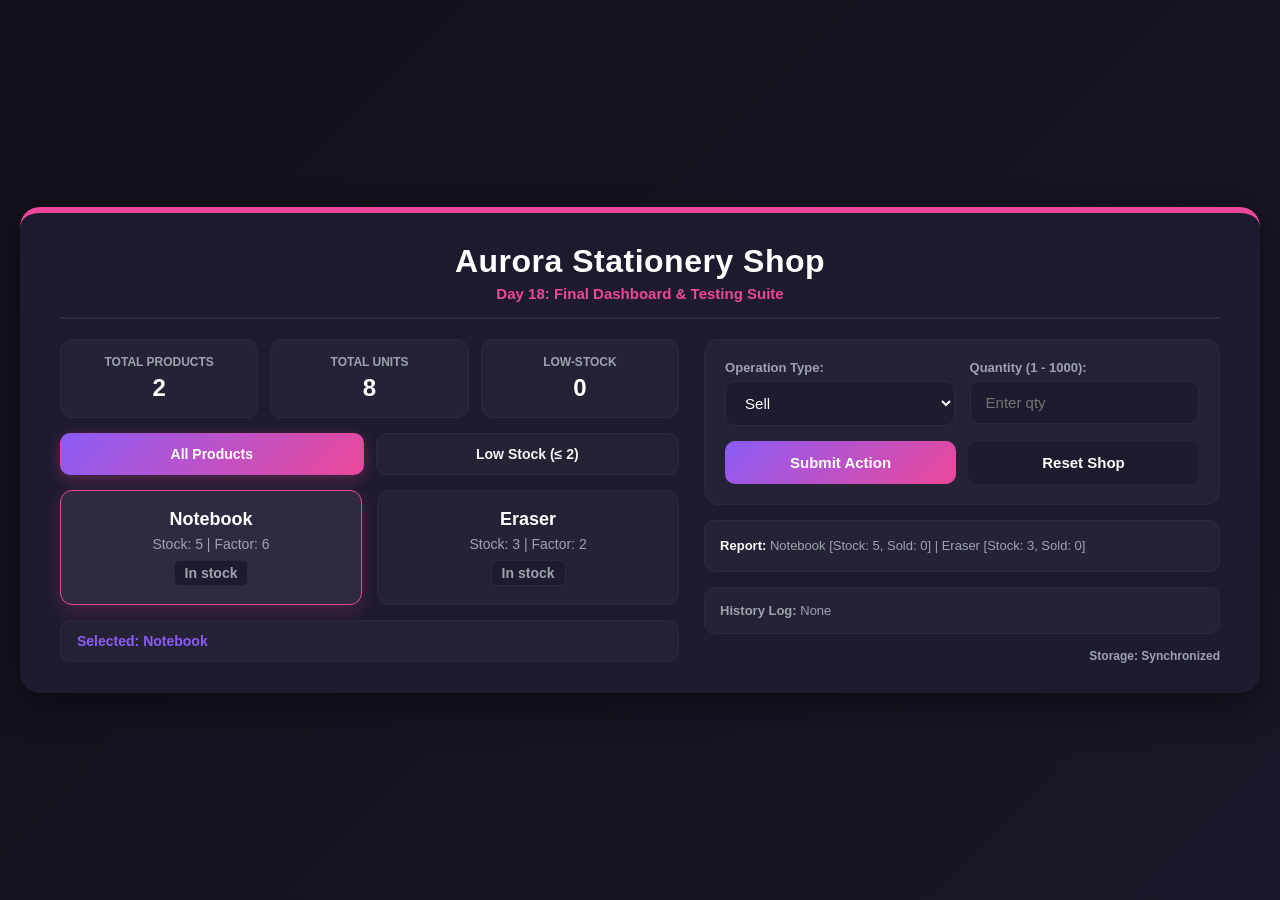
==== commit 54fec33b: "Add files via upload" ====
--- a/index.html
+++ b/index.html
@@ -1,327 +1,335 @@
-<!DOCTYPE html>
+
+     <!DOCTYPE html>
 <html lang="en">
 <head>
     <meta charset="UTF-8">
     <meta name="viewport" content="width=device-width, initial-scale=1.0">
-    <title>Aurora Stationery Shop - Day 17</title>
+    <title>Aurora Stationery Shop - Day 18</title>
     <style>
         :root {
-            --green-deep: #064e3b;
-            --green-primary: #047857;
-            --green-light: #d1fae5;
-            --green-pale: #ecfdf5;
-            --border-green: #a7f3d0;
+            --bg-dark: #121019;          
+            --card-bg: #1e1b2e;          
+            --primary-purple: #8b5cf6;   
+            --accent-pink: #ec4899;      
+            --accent-rose: #f43f5e;      
+            --border-color: #2e283c;
+            --text-main: #f3f4f6;
+            --text-muted: #9ca3af;
             --white: #ffffff;
-            --error-color: #ef4444;
-            --success-color: #10b981;
-            --shadow: 0 10px 25px -5px rgba(4, 120, 87, 0.12), 0 8px 10px -6px rgba(4, 120, 87, 0.08);
+            --error-color: #f87171;
+            --success-color: #34d399;
+            --shadow: 0 15px 35px rgba(0, 0, 0, 0.4);
         }
 
         body {
             font-family: 'Segoe UI', Tahoma, Geneva, Verdana, sans-serif;
-            background: linear-gradient(135deg, #ecfdf5 0%, #d1fae5 100%);
-            color: var(--green-deep);
+            background: linear-gradient(135deg, var(--bg-dark) 0%, #1a1528 100%);
+            color: var(--text-main);
             margin: 0;
             padding: 20px;
             direction: ltr;
             min-height: 100vh;
             box-sizing: border-box;
-        }
-
-        /* صفحة عريضة بالكامل تملأ أفق الشاشة */
+            display: flex;
+            justify-content: center;
+            align-items: center;
+        }
+
         .container {
             width: 100%;
-            max-width: 100%;
-            margin: 0;
-            background: var(--white);
-            padding: 35px 50px;
-            border-radius: 12px;
+            max-width: 1450px;
+            background: var(--card-bg);
+            padding: 30px 40px;
+            border-radius: 20px;
             box-shadow: var(--shadow);
-            border-top: 6px solid var(--green-primary);
+            border-top: 6px solid var(--accent-pink);
             box-sizing: border-box;
+            display: flex;
+            flex-direction: column;
+            gap: 20px;
         }
 
         header {
             text-align: center;
-            margin-bottom: 25px;
-            border-bottom: 2px solid var(--green-pale);
+            border-bottom: 2px solid var(--border-color);
             padding-bottom: 15px;
         }
 
         h2 {
-            color: var(--green-deep);
-            margin: 0 0 8px 0;
+            color: var(--white);
+            margin: 0 0 5px 0;
             font-size: 32px;
-            font-weight: 700;
+            font-weight: 800;
+            letter-spacing: 0.5px;
         }
 
         .welcome-msg {
-            color: var(--green-primary);
-            font-size: 16px;
-            font-weight: 500;
-        }
-
-        /* لوحة تحكم الإحصائيات العريضة */
-        .dashboard-panel {
-            display: flex;
-            gap: 20px;
-            margin-bottom: 25px;
+            color: var(--accent-pink);
+            font-size: 15px;
+            font-weight: 600;
+        }
+
+        .dashboard-grid {
+            display: grid;
+            grid-template-columns: 1.2fr 1fr;
+            gap: 25px;
+            align-items: start;
+        }
+
+        .left-column, .right-column {
+            display: flex;
+            flex-direction: column;
+            gap: 15px;
+        }
+
+        .stats-row {
+            display: flex;
+            gap: 12px;
         }
 
         .stat-card {
             flex: 1;
-            background-color: var(--green-pale);
-            border: 1px solid var(--border-green);
-            padding: 18px;
+            background-color: #262235;
+            border: 1px solid var(--border-color);
+            padding: 15px;
             border-radius: 12px;
             text-align: center;
         }
 
         .stat-label {
             display: block;
-            font-size: 14px;
-            font-weight: 600;
-            color: var(--green-primary);
-            margin-bottom: 6px;
+            font-size: 12px;
+            font-weight: 700;
+            color: var(--text-muted);
+            margin-bottom: 5px;
+            text-transform: uppercase;
         }
 
         .stat-value {
             font-size: 24px;
-            font-weight: 700;
-            color: var(--green-deep);
-        }
-
-        /* أزرار الفلترة */
+            font-weight: 800;
+            color: var(--white);
+        }
+
         .filter-group {
             display: flex;
-            gap: 15px;
-            margin-bottom: 25px;
+            gap: 12px;
         }
 
         .filter-btn {
             flex: 1;
             padding: 12px;
-            border: 2px solid var(--border-green);
+            border: 1px solid var(--border-color);
             border-radius: 10px;
-            background-color: var(--white);
-            color: var(--green-primary);
-            font-size: 15px;
-            font-weight: 600;
+            background-color: #262235;
+            color: var(--text-main);
+            font-size: 14px;
+            font-weight: 700;
             cursor: pointer;
             transition: all 0.2s;
         }
 
         .filter-btn.active {
-            background-color: var(--green-primary);
-            color: var(--white);
-            border-color: var(--green-primary);
+            background: linear-gradient(135deg, var(--primary-purple), var(--accent-pink));
+            color: var(--white);
+            border-color: transparent;
+            box-shadow: 0 4px 15px rgba(236, 72, 153, 0.3);
         }
 
         .products-grid {
             display: flex;
-            gap: 25px;
-            margin-bottom: 25px;
+            gap: 15px;
         }
 
         .product-card {
             flex: 1;
-            border: 2px solid var(--border-green);
-            padding: 24px;
+            border: 1px solid var(--border-color);
+            padding: 18px;
+            border-radius: 12px;
+            cursor: pointer;
+            background: #262235;
+            transition: all 0.2s;
+            text-align: center;
+        }
+
+        .product-card[aria-pressed="true"] {
+            border-color: var(--accent-pink);
+            background-color: #2f2a40;
+            box-shadow: 0 6px 20px rgba(236, 72, 153, 0.2);
+        }
+
+        .product-card strong {
+            font-size: 18px;
+            color: var(--white);
+            display: block;
+            margin-bottom: 6px;
+        }
+
+        .product-card div {
+            font-size: 14px;
+            color: var(--text-muted);
+        }
+
+        .stock-status-badge {
+            margin-top: 8px;
+            font-size: 12px;
+            font-weight: 700;
+            padding: 4px 10px;
+            border-radius: 6px;
+            display: inline-block;
+            background-color: #1e1b2e;
+            color: var(--accent-pink);
+            border: 1px solid var(--border-color);
+        }
+
+        .filter-notice {
+            background-color: rgba(248, 113, 113, 0.1);
+            border: 1px dashed rgba(248, 113, 113, 0.3);
+            padding: 10px;
+            border-radius: 8px;
+            text-align: center;
+            color: var(--error-color);
+            font-size: 14px;
+            font-weight: 700;
+        }
+
+        .selected-indicator {
+            background-color: #262235;
+            border: 1px solid var(--border-color);
+            padding: 12px 16px;
+            border-radius: 10px;
+            font-size: 14px;
+            font-weight: 700;
+            color: var(--primary-purple);
+        }
+
+        .controls-box {
+            background: #262235;
+            padding: 20px;
             border-radius: 14px;
-            cursor: pointer;
-            background: var(--white);
-            transition: all 0.3s ease;
-            text-align: center;
-        }
-
-        .product-card:hover {
-            border-color: var(--green-primary);
-            transform: translateY(-2px);
-        }
-
-        .product-card[aria-pressed="true"] {
-            border-color: var(--green-primary);
-            background-color: var(--green-light);
-            box-shadow: 0 4px 12px rgba(4, 120, 87, 0.15);
-        }
-
-        .product-card strong {
-            font-size: 20px;
-            color: var(--green-deep);
+            border: 1px solid var(--border-color);
+            display: flex;
+            flex-direction: column;
+            gap: 15px;
+        }
+
+        .form-row {
+            display: flex;
+            gap: 15px;
+        }
+
+        .form-group {
+            flex: 1;
+        }
+
+        label {
             display: block;
-            margin-bottom: 8px;
-        }
-
-        .stock-status-badge {
-            margin-top: 10px;
+            margin-bottom: 6px;
+            font-weight: 700;
+            color: var(--text-muted);
             font-size: 13px;
-            font-weight: 600;
-            padding: 6px 12px;
-            border-radius: 8px;
-            display: inline-block;
-            background-color: var(--green-pale);
-            color: var(--green-primary);
-        }
-
-        .filter-notice {
-            background-color: var(--green-pale);
-            border: 1px dashed var(--green-primary);
-            padding: 14px;
-            border-radius: 10px;
-            text-align: center;
-            color: var(--green-deep);
-            font-weight: 600;
-            margin-bottom: 25px;
-        }
-
-        .selected-product-indicator {
-            background-color: var(--green-light);
-            border: 1px solid var(--border-green);
-            padding: 12px 18px;
+        }
+
+        select, input {
+            width: 100%;
+            padding: 12px 15px;
+            border: 1px solid var(--border-color);
             border-radius: 10px;
             font-size: 15px;
-            font-weight: 600;
-            color: var(--green-deep);
-            margin-bottom: 20px;
-        }
-
-        .form-group {
-            margin-bottom: 20px;
-        }
-
-        label {
-            display: block;
-            margin-bottom: 8px;
-            font-weight: 600;
-            color: var(--green-deep);
-            font-size: 15px;
-        }
-
-        select, input {
-            width: 100%;
-            padding: 14px 18px;
-            border: 2px solid var(--border-green);
-            border-radius: 10px;
-            font-size: 16px;
+            background-color: #1e1b2e;
+            color: var(--white);
             box-sizing: border-box;
-            background-color: var(--white);
-            color: var(--green-deep);
             outline: none;
         }
 
         select:focus, input:focus {
-            border-color: var(--green-primary);
-            box-shadow: 0 0 0 3px rgba(4, 120, 87, 0.1);
-        }
-
-        input[aria-invalid="true"] {
-            border-color: var(--error-color);
-            background-color: #fef2f2;
+            border-color: var(--accent-pink);
         }
 
         .btn-group {
             display: flex;
-            gap: 20px;
-            margin-top: 25px;
-        }
-
-        button {
+            gap: 12px;
+        }
+
+        button.action-btn {
             flex: 1;
-            padding: 16px;
+            padding: 13px;
             border: none;
             border-radius: 10px;
-            font-size: 16px;
-            font-weight: 600;
+            font-size: 15px;
+            font-weight: 700;
             cursor: pointer;
-            transition: all 0.2s ease;
+            transition: opacity 0.2s;
         }
 
         #submitBtn {
-            background-color: var(--green-primary);
-            color: var(--white);
-            box-shadow: 0 4px 10px rgba(4, 120, 87, 0.2);
+            background: linear-gradient(135deg, var(--primary-purple), var(--accent-pink));
+            color: var(--white);
         }
 
         #submitBtn:hover {
-            background-color: var(--green-deep);
-            transform: translateY(-1px);
+            opacity: 0.9;
         }
 
         .reset-btn {
-            background-color: var(--green-light);
-            color: var(--green-deep);
-            border: 2px solid var(--border-green);
-        }
-
-        .reset-btn:hover {
-            background-color: #a7f3d0;
+            background-color: #1e1b2e;
+            color: var(--white);
+            border: 1px solid var(--border-color);
         }
 
         .summary-box {
-            background-color: var(--green-pale);
-            border: 1px solid var(--border-green);
-            padding: 20px;
-            border-radius: 12px;
-            margin-top: 25px;
-            font-size: 15px;
-            line-height: 1.8;
+            background-color: #262235;
+            border: 1px solid var(--border-color);
+            padding: 15px;
+            border-radius: 10px;
+            font-size: 13px;
+            line-height: 1.6;
+            color: var(--text-muted);
+        }
+
+        .summary-box strong {
+            color: var(--white);
+        }
+
+        .history-box {
+            background-color: #262235;
+            border: 1px solid var(--border-color);
+            padding: 15px;
+            border-radius: 10px;
+            font-size: 13px;
+            max-height: 120px;
+            overflow-y: auto;
+            color: var(--text-muted);
         }
 
         .message-box {
-            margin-top: 15px;
-            padding: 14px;
-            border-radius: 10px;
-            font-weight: 600;
+            padding: 10px;
+            border-radius: 8px;
+            font-weight: 700;
             text-align: center;
             display: none;
+            font-size: 13px;
         }
 
         .message-box.error {
-            background-color: #fef2f2;
+            background-color: rgba(248, 113, 113, 0.15);
             color: var(--error-color);
-            border: 1px solid #fecaca;
+            border: 1px solid rgba(248, 113, 113, 0.3);
             display: block;
         }
 
         .message-box.success {
-            background-color: #f0fdf4;
+            background-color: rgba(52, 211, 153, 0.15);
             color: var(--success-color);
-            border: 1px solid #bbf7d0;
+            border: 1px solid rgba(52, 211, 153, 0.3);
             display: block;
         }
 
-        .history-box {
-            margin-top: 25px;
-            background: var(--green-pale);
-            border: 1px solid var(--border-green);
-            padding: 20px;
-            border-radius: 12px;
-            max-height: 220px;
-            overflow-y: auto;
-        }
-
-        .history-box strong {
-            color: var(--green-deep);
-            display: block;
-            margin-bottom: 10px;
-        }
-
-        ul {
-            margin: 0;
-            padding-left: 20px;
-            font-size: 15px;
-        }
-
-        li {
-            margin-bottom: 6px;
-        }
-
         .storage-status {
-            margin-top: 20px;
-            font-size: 13px;
-            color: var(--green-primary);
+            font-size: 12px;
+            color: var(--text-muted);
             text-align: right;
-            font-weight: 500;
+            font-weight: 600;
         }
     </style>
 </head>
@@ -330,90 +338,90 @@
 <div class="container">
     <header>
         <h2>Aurora Stationery Shop</h2>
-        <div class="welcome-msg">Day 17: Low-Stock Dashboard & Filter Desk</div>
+        <div class="welcome-msg">Day 18: Final Dashboard & Testing Suite</div>
     </header>
 
-    <!-- لوحة تحكم الإحصائيات العامة للمتجر -->
-    <div class="dashboard-panel" id="dashboardPanel">
-        <div class="stat-card">
-            <span class="stat-label">Total Products</span>
-            <span class="stat-value" id="statTotalProducts">2</span>
+    <div class="dashboard-grid">
+        <div class="left-column">
+            <div class="stats-row">
+                <div class="stat-card">
+                    <span class="stat-label">Total Products</span>
+                    <span class="stat-value" id="statTotalProducts">2</span>
+                </div>
+                <div class="stat-card">
+                    <span class="stat-label">Total Units</span>
+                    <span class="stat-value" id="statTotalUnits">8</span>
+                </div>
+                <div class="stat-card">
+                    <span class="stat-label">Low-Stock</span>
+                    <span class="stat-value" id="statLowStockCount">0</span>
+                </div>
+            </div>
+
+            <div class="filter-group">
+                <button type="button" class="filter-btn active" id="filterAllBtn" onclick="setFilter('all')">All Products</button>
+                <button type="button" class="filter-btn" id="filterLowBtn" onclick="setFilter('low')">Low Stock (≤ 2)</button>
+            </div>
+
+            <div class="products-grid" id="productsGrid">
+                <div class="product-card" id="card-notebook" onclick="selectProduct('notebook')">
+                    <strong>Notebook</strong>
+                    <div id="card-notebook-info">Stock: 5 | Factor: 6</div>
+                    <div class="stock-status-badge" id="badge-notebook">In stock</div>
+                </div>
+                <div class="product-card" id="card-eraser" onclick="selectProduct('eraser')">
+                    <strong>Eraser</strong>
+                    <div id="card-eraser-info">Stock: 3 | Factor: 2</div>
+                    <div class="stock-status-badge" id="badge-eraser">In stock</div>
+                </div>
+            </div>
+
+            <div class="filter-notice" id="filterNotice" style="display: none;"></div>
+            <div class="selected-indicator" id="selectedProductIndicator">Selected product: Notebook</div>
         </div>
-        <div class="stat-card">
-            <span class="stat-label">Total Units in Stock</span>
-            <span class="stat-value" id="statTotalUnits">8</span>
-        </div>
-        <div class="stat-card">
-            <span class="stat-label">Low-Stock Count</span>
-            <span class="stat-value" id="statLowStockCount">0</span>
+
+        <div class="right-column">
+            <div class="controls-box">
+                <div class="form-row">
+                    <div class="form-group">
+                        <label for="operationSelect">Operation Type:</label>
+                        <select id="operationSelect">
+                            <option value="sell">Sell</option>
+                            <option value="restock">Restock</option>
+                            <option value="return">Return</option>
+                        </select>
+                    </div>
+                    <div class="form-group">
+                        <label for="quantityInput">Quantity (1 - 1000):</label>
+                        <input type="number" id="quantityInput" min="1" max="1000" placeholder="Enter qty">
+                    </div>
+                </div>
+
+                <div class="btn-group">
+                    <button type="button" class="action-btn" id="submitBtn">Submit Action</button>
+                    <button type="button" class="action-btn reset-btn" id="resetBtn">Reset Shop</button>
+                </div>
+            </div>
+
+            <div id="messageBox" class="message-box"></div>
+
+            <div class="summary-box" id="summaryBox">
+                <strong>Shop Summary Report:</strong> Loading state...
+            </div>
+
+            <!-- تم إضافة عرض سجل العمليات (History) هنا ليظهر مباشرة -->
+            <div class="history-box" id="historyBox">
+                <strong>History Log:</strong> None
+            </div>
+
+            <div class="storage-status" id="storageStatus">Storage: Synchronized</div>
         </div>
     </div>
-
-    <!-- أزرار الفلترة (All / Low Stock) -->
-    <div class="filter-group">
-        <button type="button" class="filter-btn active" id="filterAllBtn" onclick="setFilter('all')">All Products</button>
-        <button type="button" class="filter-btn" id="filterLowBtn" onclick="setFilter('low')">Low Stock (≤ 2)</button>
-    </div>
-
-    <!-- شبكة بطاقات المنتجات -->
-    <div class="products-grid" id="productsGrid">
-        <div class="product-card" id="card-notebook" onclick="selectProduct('notebook')">
-            <strong>Notebook</strong>
-            <div id="card-notebook-info">Stock: 5 | Factor: 6</div>
-            <div class="stock-status-badge" id="badge-notebook">In stock</div>
-        </div>
-        <div class="product-card" id="card-eraser" onclick="selectProduct('eraser')">
-            <strong>Eraser</strong>
-            <div id="card-eraser-info">Stock: 3 | Factor: 2</div>
-            <div class="stock-status-badge" id="badge-eraser">In stock</div>
-        </div>
-    </div>
-
-    <!-- رسالة تنبيهية عند خلو قائمة الفلتر -->
-    <div class="filter-notice" id="filterNotice" style="display: none;"></div>
-
-    <div id="messageBox" class="message-box"></div>
-
-    <!-- مؤشر المنتج المختار حتى لو كان مخفياً بالفلتر -->
-    <div class="selected-product-indicator" id="selectedProductIndicator">
-        Selected product: Notebook
-    </div>
-
-    <div class="form-group">
-        <label for="operationSelect">Operation Type:</label>
-        <select id="operationSelect">
-            <option value="sell">Sell</option>
-            <option value="restock">Restock</option>
-            <option value="return">Return</option>
-        </select>
-    </div>
-
-    <div class="form-group">
-        <label for="quantityInput">Quantity Units (1 - 1000):</label>
-        <input type="number" id="quantityInput" min="1" max="1000" aria-invalid="false" placeholder="Enter quantity units">
-    </div>
-
-    <div class="btn-group">
-        <button type="button" id="submitBtn">Submit Action</button>
-        <button type="button" class="reset-btn" id="resetBtn">Reset this shop</button>
-    </div>
-
-    <div class="summary-box" id="summaryBox">
-        <strong>Shop Summary Report:</strong> Loading state...
-    </div>
-
-    <div class="history-box">
-        <strong>Accepted Operation History:</strong>
-        <ul id="historyList"></ul>
-    </div>
-
-    <div class="storage-status" id="storageStatus">Storage: Synchronized with localStorage</div>
 </div>
 
 <script>
-    const STORAGE_KEY = "dareen-shop-day17-v1";
+    const STORAGE_KEY = "dareen-shop-day18-v1";
     const LOW_STOCK_THRESHOLD = 2;
-
     let currentFilter = "all";
 
     function getFreshState() {
@@ -421,8 +429,8 @@
             version: 1,
             selected: "notebook",
             products: {
-                notebook: { name: "Notebook", factor: 6, openingStock: 5, stock: 5, netSold: 0, restockedCount: 0, returnedCount: 0, totalOutput: 0, inventoryTotal: 30 },
-                eraser: { name: "Eraser", factor: 2, openingStock: 3, stock: 3, netSold: 0, restockedCount: 0, returnedCount: 0, totalOutput: 0, inventoryTotal: 6 }
+                notebook: { name: "Notebook", factor: 6, stock: 5, netSold: 0, totalOutput: 0, inventoryTotal: 30 },
+                eraser: { name: "Eraser", factor: 2, stock: 3, netSold: 0, totalOutput: 0, inventoryTotal: 6 }
             },
             history: []
         };
@@ -433,22 +441,7 @@
 
     function validateState(candidate) {
         if (!candidate || typeof candidate !== "object") return false;
-        if (!candidate.products || typeof candidate.products !== "object") return false;
-        if (!Array.isArray(candidate.history)) return false;
-
-        for (const entry of candidate.history) {
-            if (!entry || typeof entry !== "object" || Array.isArray(entry)) return false;
-            if (!entry.product || !entry.action || typeof entry.qty !== "number" || typeof entry.newStock !== "number") return false;
-        }
-
-        const reqKeys = ["notebook", "eraser"];
-        for (const key of reqKeys) {
-            const p = candidate.products[key];
-            if (!p || typeof p !== "object") return false;
-            if (typeof p.stock !== "number" || p.stock < 0 || p.stock > 10000) return false;
-            if (typeof p.netSold !== "number" || p.netSold < 0) return false;
-            if (typeof p.factor !== "number" || p.factor <= 0) return false;
-        }
+        if (!candidate.products || !Array.isArray(candidate.history)) return false;
         return true;
     }
 
@@ -460,50 +453,29 @@
                 if (validateState(parsed)) {
                     shopState = parsed;
                     isRecoveryNeeded = false;
-                    document.getElementById("storageStatus").textContent = "Storage: Validated & Loaded successfully";
                 } else {
-                    isRecoveryNeeded = true;
                     shopState = getFreshState();
-                    document.getElementById("storageStatus").textContent = "Storage: Saved data could not be used; recovery required";
                 }
-            } else {
-                shopState = getFreshState();
-                isRecoveryNeeded = false;
-                document.getElementById("storageStatus").textContent = "Storage: Fresh state ready";
             }
         } catch (e) {
-            isRecoveryNeeded = true;
             shopState = getFreshState();
-            document.getElementById("storageStatus").textContent = "Storage: Recovered from unreadable JSON";
         }
     }
 
     function saveToStorage() {
-        if (isRecoveryNeeded) {
-            document.getElementById("storageStatus").textContent = "Storage: Not saved; recovery required";
-            return;
-        }
+        if (isRecoveryNeeded) return;
         try {
             localStorage.setItem(STORAGE_KEY, JSON.stringify(shopState));
-            document.getElementById("storageStatus").textContent = "Storage: Synchronized with localStorage";
-        } catch (e) {
-            document.getElementById("storageStatus").textContent = "Storage: Not saved due to write error";
-        }
+        } catch (e) {}
     }
 
     function resetShop() {
-        if (confirm("Are you sure you want to reset this shop to fresh state?")) {
-            try {
-                localStorage.removeItem(STORAGE_KEY);
-                isRecoveryNeeded = false;
-                shopState = getFreshState();
-                currentFilter = "all";
-                render();
-                showMessage("Shop has been reset to fresh state.", "success");
-                document.getElementById("storageStatus").textContent = "Storage: Reset successful";
-            } catch (e) {
-                showMessage("Error: Failed to reset shop key.", "error");
-            }
+        if (confirm("Reset shop to fresh state?")) {
+            localStorage.removeItem(STORAGE_KEY);
+            shopState = getFreshState();
+            currentFilter = "all";
+            render();
+            showMessage("Shop has been reset.", "success");
         }
     }
 
@@ -514,86 +486,65 @@
         return num;
     }
 
-    function selectProduct(productKey) {
-        if (shopState.products[productKey]) {
-            shopState.selected = productKey;
+    function selectProduct(key) {
+        if (shopState.products[key]) {
+            shopState.selected = key;
             render();
         }
     }
 
-    function setFilter(filterType) {
-        currentFilter = filterType;
+    function setFilter(type) {
+        currentFilter = type;
         render();
     }
 
     function executeOperation() {
-        if (isRecoveryNeeded) {
-            showMessage("Error: Saved data could not be used; recovery required. Please reset first.", "error");
-            return;
-        }
-
         const operationType = document.getElementById("operationSelect").value;
         const qtyInput = document.getElementById("quantityInput");
         const qty = parseValidQuantity(qtyInput.value);
 
         if (qty === null) {
-            qtyInput.setAttribute("aria-invalid", "true");
-            showMessage("Error: Please enter a valid integer between 1 and 1000.", "error");
+            showMessage("Error: Enter integer between 1 and 1000.", "error");
             return;
         }
 
-        qtyInput.setAttribute("aria-invalid", "false");
         const p = shopState.products[shopState.selected];
         let success = false;
-        let refusalReason = "";
+        let msg = "";
 
         if (operationType === 'sell') {
             if (p.stock >= qty) {
                 p.stock -= qty;
                 p.netSold += qty;
-                p.totalOutput = p.netSold * p.factor;
-                p.inventoryTotal = p.stock * p.factor;
                 success = true;
             } else {
-                refusalReason = "Refused: Insufficient stock!";
+                msg = "Refused: Insufficient stock!";
             }
         } else if (operationType === 'restock') {
             if (p.stock + qty <= 10000) {
                 p.stock += qty;
-                p.restockedCount += qty;
-                p.inventoryTotal = p.stock * p.factor;
                 success = true;
             } else {
-                refusalReason = "Refused: Exceeds 10,000 maximum stock capacity!";
+                msg = "Refused: Exceeds maximum capacity!";
             }
         } else if (operationType === 'return') {
             if (qty > p.netSold) {
-                refusalReason = "Refused: Cannot return more than net sold units!";
-            } else if (p.stock + qty > 10000) {
-                refusalReason = "Refused: Return would push stock above 10,000 maximum capacity!";
+                msg = "Refused: Cannot return more than sold!";
             } else {
                 p.stock += qty;
                 p.netSold -= qty;
-                p.returnedCount = (p.returnedCount || 0) + qty;
-                p.totalOutput = p.netSold * p.factor;
-                p.inventoryTotal = p.stock * p.factor;
                 success = true;
             }
         }
 
         if (success) {
-            shopState.history.unshift({
-                product: p.name,
-                action: operationType.toUpperCase(),
-                qty: qty,
-                newStock: p.stock
-            });
+            shopState.history.unshift({ product: p.name, action: operationType.toUpperCase(), qty, newStock: p.stock });
             saveToStorage();
             render();
             qtyInput.value = "";
-            showMessage("Success: " + operationType.toUpperCase() + " " + qty + " for " + p.name + ".", "success");
+            showMessage("Success: " + operationType.toUpperCase() + " " + qty + " for " + p.name, "success");
         } else {
-            showMessage(refusalReason, "error");
+            showMessage(msg, "error");
         }
     }
 
@@ -615,9 +566,7 @@
 
         const totalProducts = 2;
         const totalUnits = nb.stock + er.stock;
-        let lowStockCount = 0;
-        if (nb.stock <= LOW_STOCK_THRESHOLD) lowStockCount++;
-        if (er.stock <= LOW_STOCK_THRESHOLD) lowStockCount++;
+        let lowStockCount = (nb.stock <= LOW_STOCK_THRESHOLD ? 1 : 0) + (er.stock <= LOW_STOCK_THRESHOLD ? 1 : 0);
 
         document.getElementById("statTotalProducts").textContent = totalProducts;
         document.getElementById("statTotalUnits").textContent = totalUnits;
@@ -625,7 +574,6 @@
 
         document.getElementById("card-notebook-info").textContent = "Stock: " + nb.stock + " | Factor: " + nb.factor;
         document.getElementById("badge-notebook").textContent = getStockStatusText(nb.stock);
-
         document.getElementById("card-eraser-info").textContent = "Stock: " + er.stock + " | Factor: " + er.factor;
         document.getElementById("badge-eraser").textContent = getStockStatusText(er.stock);
 
@@ -633,58 +581,44 @@
         const erCard = document.getElementById("card-eraser");
         const filterNotice = document.getElementById("filterNotice");
 
-        const nbIsLow = nb.stock <= LOW_STOCK_THRESHOLD;
-        const erIsLow = er.stock <= LOW_STOCK_THRESHOLD;
-
         if (currentFilter === "low") {
             document.getElementById("filterAllBtn").classList.remove("active");
             document.getElementById("filterLowBtn").classList.add("active");
-
-            nbCard.style.display = nbIsLow ? "block" : "none";
-            erCard.style.display = erIsLow ? "block" : "none";
-
-            if (lowStockCount === 0) {
-                filterNotice.style.display = "block";
-                filterNotice.textContent = "No products are low on stock";
-            } else {
-                filterNotice.style.display = "none";
-            }
+            nbCard.style.display = nb.stock <= LOW_STOCK_THRESHOLD ? "block" : "none";
+            erCard.style.display = er.stock <= LOW_STOCK_THRESHOLD ? "block" : "none";
+            filterNotice.style.display = lowStockCount === 0 ? "block" : "none";
+            filterNotice.textContent = "No products are low on stock";
         } else {
             document.getElementById("filterAllBtn").classList.add("active");
             document.getElementById("filterLowBtn").classList.remove("active");
-
             nbCard.style.display = "block";
             erCard.style.display = "block";
             filterNotice.style.display = "none";
         }
 
-        const isNotebook = shopState.selected === 'notebook';
-        nbCard.setAttribute("aria-pressed", isNotebook ? "true" : "false");
-        erCard.setAttribute("aria-pressed", !isNotebook ? "true" : "false");
+        nbCard.setAttribute("aria-pressed", shopState.selected === 'notebook' ? "true" : "false");
+        erCard.setAttribute("aria-pressed", shopState.selected === 'eraser' ? "true" : "false");
 
         const selectedProdObj = shopState.products[shopState.selected];
-        const isSelectedHidden = (currentFilter === "low" && selectedProdObj.stock > LOW_STOCK_THRESHOLD);
-        
-        const indicator = document.getElementById("selectedProductIndicator");
-        if (isSelectedHidden) {
-            indicator.textContent = "Selected product: " + selectedProdObj.name + " (Hidden by this filter, but operations still apply)";
+        const isHidden = (currentFilter === "low" && selectedProdObj.stock > LOW_STOCK_THRESHOLD);
+        document.getElementById("selectedProductIndicator").textContent = 
+            "Selected: " + selectedProdObj.name + (isHidden ? " (Hidden by filter)" : "");
+
+        document.getElementById("summaryBox").innerHTML = 
+            "<strong>Report:</strong> Notebook [Stock: " + nb.stock + ", Sold: " + nb.netSold + "] | Eraser [Stock: " + er.stock + ", Sold: " + er.netSold + "]";
+
+        // تحديث وعرض السجل (History Log) بشكل مرئي في الصفحة
+        const historyBox = document.getElementById("historyBox");
+        if (shopState.history.length === 0) {
+            historyBox.innerHTML = "<strong>History Log:</strong> None";
         } else {
-            indicator.textContent = "Selected product: " + selectedProdObj.name;
-        }
-
-        const summaryBox = document.getElementById("summaryBox");
-        summaryBox.innerHTML = 
-            "<strong>Shop Summary Report:</strong><br>" +
-            "- <strong>Notebook:</strong> Stock: " + nb.stock + " | Net Sold: " + nb.netSold + " | Total Output: " + nb.totalOutput + " | Inventory Total: " + nb.inventoryTotal + "<br>" +
-            "- <strong>Eraser:</strong> Stock: " + er.stock + " | Net Sold: " + er.netSold + " | Total Output: " + er.totalOutput + " | Inventory Total: " + er.inventoryTotal;
-
-        const historyList = document.getElementById("historyList");
-        historyList.innerHTML = "";
-        shopState.history.forEach(item => {
-            const li = document.createElement("li");
-            li.textContent = "[" + item.product + "] Action: " + item.action + " | Qty: " + item.qty + " | New Stock: " + item.newStock;
-            historyList.appendChild(li);
-        });
+            let historyHtml = "<strong>History Log (" + shopState.history.length + "):</strong><ul>";
+            shopState.history.forEach(item => {
+                historyHtml += "<li>" + item.action + " " + item.qty + " " + item.product + " (Stock left: " + item.newStock + ")</li>";
+            });
+            historyHtml += "</ul>";
+            historyBox.innerHTML = historyHtml;
+        }
     }
 
     document.getElementById("submitBtn").addEventListener("click", executeOperation);
@@ -696,4 +630,4 @@
     };
 </script>
 </body>
-</html>+</html> 
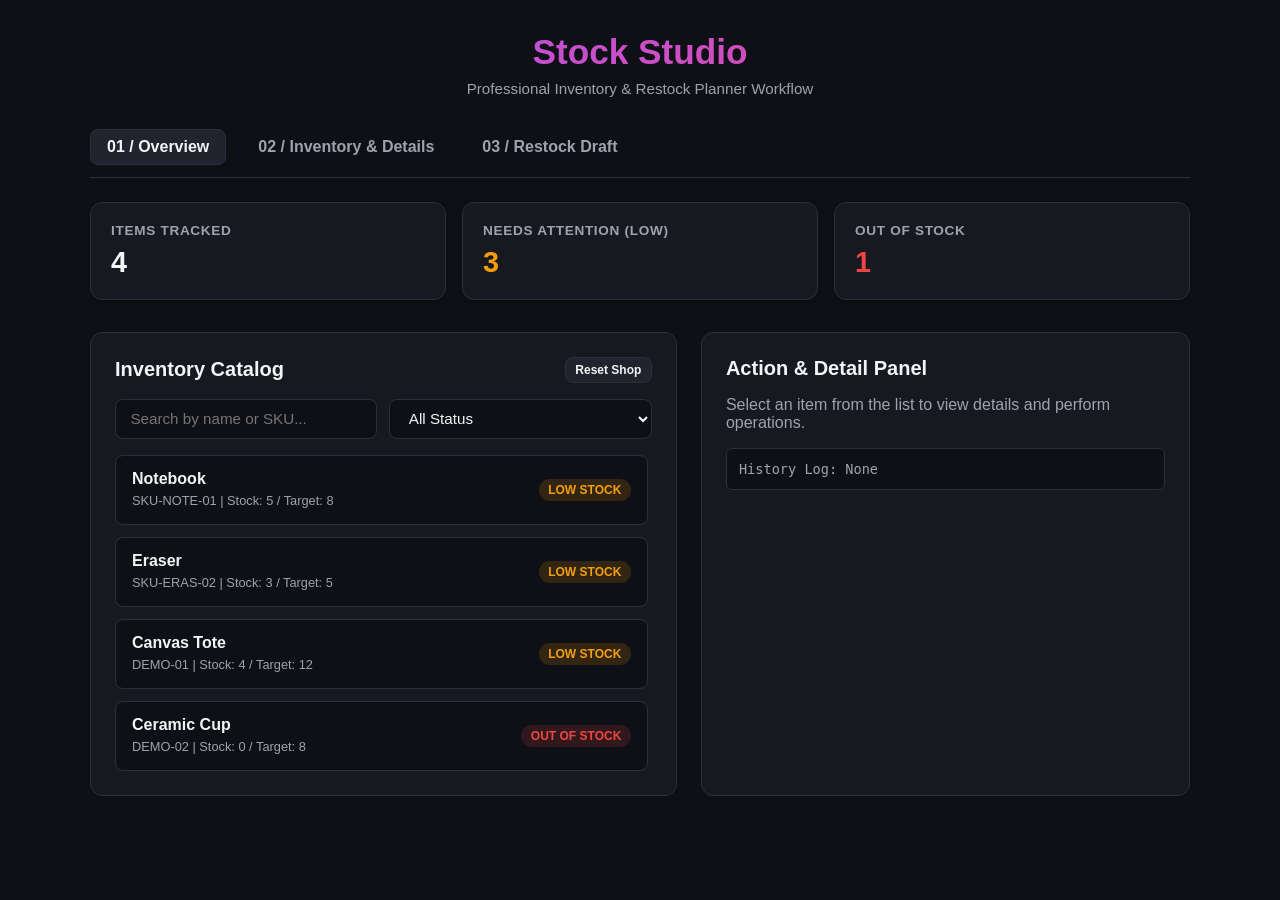
==== commit b334bd50: "Add files via upload" ====
--- a/index.html
+++ b/index.html
@@ -1,633 +1,583 @@
-
-     <!DOCTYPE html>
+<!DOCTYPE html>
 <html lang="en">
 <head>
     <meta charset="UTF-8">
     <meta name="viewport" content="width=device-width, initial-scale=1.0">
-    <title>Aurora Stationery Shop - Day 18</title>
+    <title>Stock Studio - Advanced Inventory Management</title>
     <style>
         :root {
-            --bg-dark: #121019;          
-            --card-bg: #1e1b2e;          
-            --primary-purple: #8b5cf6;   
-            --accent-pink: #ec4899;      
-            --accent-rose: #f43f5e;      
-            --border-color: #2e283c;
+            --bg-main: #0f1015;
+            --bg-card: #181920;
+            --bg-card-hover: #22232e;
+            --accent-primary: #a855f7;
+            --accent-gradient: linear-gradient(135deg, #a855f7 0%, #ec4899 100%);
             --text-main: #f3f4f6;
             --text-muted: #9ca3af;
-            --white: #ffffff;
-            --error-color: #f87171;
-            --success-color: #34d399;
-            --shadow: 0 15px 35px rgba(0, 0, 0, 0.4);
+            --border-color: #2d2e3b;
+            --danger: #ef4444;
+            --success: #10b981;
+            --warning: #f59e0b;
+        }
+
+        * {
+            box-sizing: border-box;
+            margin: 0;
+            padding: 0;
+            font-family: -apple-system, BlinkMacSystemFont, "Segoe UI", Roboto, Helvetica, Arial, sans-serif;
         }
 
         body {
-            font-family: 'Segoe UI', Tahoma, Geneva, Verdana, sans-serif;
-            background: linear-gradient(135deg, var(--bg-dark) 0%, #1a1528 100%);
+            background-color: var(--bg-main);
             color: var(--text-main);
-            margin: 0;
-            padding: 20px;
-            direction: ltr;
             min-height: 100vh;
-            box-sizing: border-box;
             display: flex;
-            justify-content: center;
+            flex-direction: column;
             align-items: center;
+            padding: 2rem 1rem;
         }
 
         .container {
             width: 100%;
-            max-width: 1450px;
-            background: var(--card-bg);
-            padding: 30px 40px;
-            border-radius: 20px;
-            box-shadow: var(--shadow);
-            border-top: 6px solid var(--accent-pink);
-            box-sizing: border-box;
+            max-width: 1100px;
+        }
+
+        header {
+            text-align: center;
+            margin-bottom: 2rem;
+        }
+
+        header h1 {
+            font-size: 2.2rem;
+            background: var(--accent-gradient);
+            -webkit-background-clip: text;
+            -webkit-text-fill-color: transparent;
+            margin-bottom: 0.5rem;
+        }
+
+        header p {
+            color: var(--text-muted);
+            font-size: 0.95rem;
+        }
+
+        .view-tabs {
+            display: flex;
+            gap: 1rem;
+            margin-bottom: 1.5rem;
+            border-bottom: 1px solid var(--border-color);
+            padding-bottom: 0.75rem;
+        }
+
+        .tab-btn {
+            background: none;
+            border: none;
+            color: var(--text-muted);
+            font-size: 1rem;
+            font-weight: 600;
+            cursor: pointer;
+            padding: 0.5rem 1rem;
+            border-radius: 8px;
+            transition: all 0.2s ease;
+        }
+
+        .tab-btn.active {
+            background: var(--bg-card-hover);
+            color: var(--text-main);
+            border: 1px solid var(--border-color);
+        }
+
+        .kpi-grid {
+            display: grid;
+            grid-template-columns: repeat(auto-fit, minmax(220px, 1fr));
+            gap: 1rem;
+            margin-bottom: 2rem;
+        }
+
+        .kpi-card {
+            background: var(--bg-card);
+            border: 1px solid var(--border-color);
+            border-radius: 12px;
+            padding: 1.25rem;
+            box-shadow: 0 4px 6px rgba(0,0,0,0.2);
+        }
+
+        .kpi-card h3 {
+            font-size: 0.85rem;
+            color: var(--text-muted);
+            text-transform: uppercase;
+            letter-spacing: 0.05em;
+            margin-bottom: 0.5rem;
+        }
+
+        .kpi-card .value {
+            font-size: 1.8rem;
+            font-weight: 700;
+        }
+
+        .workspace {
+            display: grid;
+            grid-template-columns: 1fr;
+            gap: 1.5rem;
+        }
+
+        @media(min-width: 768px) {
+            .workspace {
+                grid-template-columns: 1.2fr 1fr;
+            }
+        }
+
+        .panel {
+            background: var(--bg-card);
+            border: 1px solid var(--border-color);
+            border-radius: 12px;
+            padding: 1.5rem;
+        }
+
+        .panel h2 {
+            font-size: 1.25rem;
+            margin-bottom: 1rem;
+            display: flex;
+            justify-content: space-between;
+            align-items: center;
+        }
+
+        .controls-row {
+            display: flex;
+            gap: 0.75rem;
+            margin-bottom: 1rem;
+            flex-wrap: wrap;
+        }
+
+        input[type="text"], select, input[type="number"] {
+            background: var(--bg-main);
+            border: 1px solid var(--border-color);
+            color: var(--text-main);
+            padding: 0.6rem 0.9rem;
+            border-radius: 8px;
+            font-size: 0.95rem;
+            outline: none;
+            flex: 1;
+        }
+
+        input:focus, select:focus {
+            border-color: var(--accent-primary);
+        }
+
+        .btn {
+            background: var(--accent-gradient);
+            color: white;
+            border: none;
+            padding: 0.6rem 1.2rem;
+            border-radius: 8px;
+            font-weight: 600;
+            cursor: pointer;
+            transition: opacity 0.2s;
+        }
+
+        .btn:hover {
+            opacity: 0.9;
+        }
+
+        .btn-secondary {
+            background: var(--bg-card-hover);
+            border: 1px solid var(--border-color);
+            color: var(--text-main);
+        }
+
+        .item-list {
             display: flex;
             flex-direction: column;
-            gap: 20px;
-        }
-
-        header {
-            text-align: center;
-            border-bottom: 2px solid var(--border-color);
-            padding-bottom: 15px;
-        }
-
-        h2 {
-            color: var(--white);
-            margin: 0 0 5px 0;
-            font-size: 32px;
-            font-weight: 800;
-            letter-spacing: 0.5px;
-        }
-
-        .welcome-msg {
-            color: var(--accent-pink);
-            font-size: 15px;
-            font-weight: 600;
-        }
-
-        .dashboard-grid {
-            display: grid;
-            grid-template-columns: 1.2fr 1fr;
-            gap: 25px;
-            align-items: start;
-        }
-
-        .left-column, .right-column {
+            gap: 0.75rem;
+            max-height: 350px;
+            overflow-y: auto;
+            padding-right: 4px;
+        }
+
+        .item-card {
+            background: var(--bg-main);
+            border: 1px solid var(--border-color);
+            border-radius: 8px;
+            padding: 0.9rem 1rem;
             display: flex;
-            flex-direction: column;
-            gap: 15px;
-        }
-
-        .stats-row {
-            display: flex;
-            gap: 12px;
-        }
-
-        .stat-card {
-            flex: 1;
-            background-color: #262235;
-            border: 1px solid var(--border-color);
-            padding: 15px;
-            border-radius: 12px;
-            text-align: center;
-        }
-
-        .stat-label {
-            display: block;
-            font-size: 12px;
-            font-weight: 700;
-            color: var(--text-muted);
-            margin-bottom: 5px;
-            text-transform: uppercase;
-        }
-
-        .stat-value {
-            font-size: 24px;
-            font-weight: 800;
-            color: var(--white);
-        }
-
-        .filter-group {
-            display: flex;
-            gap: 12px;
-        }
-
-        .filter-btn {
-            flex: 1;
-            padding: 12px;
-            border: 1px solid var(--border-color);
-            border-radius: 10px;
-            background-color: #262235;
-            color: var(--text-main);
-            font-size: 14px;
-            font-weight: 700;
+            justify-content: space-between;
+            align-items: center;
             cursor: pointer;
             transition: all 0.2s;
         }
 
-        .filter-btn.active {
-            background: linear-gradient(135deg, var(--primary-purple), var(--accent-pink));
-            color: var(--white);
-            border-color: transparent;
-            box-shadow: 0 4px 15px rgba(236, 72, 153, 0.3);
-        }
-
-        .products-grid {
-            display: flex;
-            gap: 15px;
-        }
-
-        .product-card {
-            flex: 1;
-            border: 1px solid var(--border-color);
-            padding: 18px;
-            border-radius: 12px;
-            cursor: pointer;
-            background: #262235;
-            transition: all 0.2s;
-            text-align: center;
-        }
-
-        .product-card[aria-pressed="true"] {
-            border-color: var(--accent-pink);
-            background-color: #2f2a40;
-            box-shadow: 0 6px 20px rgba(236, 72, 153, 0.2);
-        }
-
-        .product-card strong {
-            font-size: 18px;
-            color: var(--white);
-            display: block;
-            margin-bottom: 6px;
-        }
-
-        .product-card div {
-            font-size: 14px;
+        .item-card:hover, .item-card.selected {
+            border-color: var(--accent-primary);
+            background: var(--bg-card-hover);
+        }
+
+        .item-info h4 {
+            font-size: 1rem;
+            margin-bottom: 0.2rem;
+        }
+
+        .item-info span {
+            font-size: 0.8rem;
             color: var(--text-muted);
         }
 
-        .stock-status-badge {
-            margin-top: 8px;
-            font-size: 12px;
-            font-weight: 700;
-            padding: 4px 10px;
+        .badge {
+            font-size: 0.75rem;
+            padding: 0.25rem 0.6rem;
+            border-radius: 20px;
+            font-weight: 600;
+            text-transform: uppercase;
+        }
+
+        .badge.in-stock { background: rgba(16, 185, 129, 0.15); color: var(--success); }
+        .badge.low-stock { background: rgba(245, 158, 11, 0.15); color: var(--warning); }
+        .badge.out-of-stock { background: rgba(239, 68, 68, 0.15); color: var(--danger); }
+
+        .history-log {
+            font-family: monospace;
+            font-size: 0.85rem;
+            color: var(--text-muted);
+            max-height: 150px;
+            overflow-y: auto;
+            background: var(--bg-main);
+            padding: 0.75rem;
             border-radius: 6px;
-            display: inline-block;
-            background-color: #1e1b2e;
-            color: var(--accent-pink);
-            border: 1px solid var(--border-color);
-        }
-
-        .filter-notice {
-            background-color: rgba(248, 113, 113, 0.1);
-            border: 1px dashed rgba(248, 113, 113, 0.3);
-            padding: 10px;
-            border-radius: 8px;
-            text-align: center;
-            color: var(--error-color);
-            font-size: 14px;
-            font-weight: 700;
-        }
-
-        .selected-indicator {
-            background-color: #262235;
-            border: 1px solid var(--border-color);
-            padding: 12px 16px;
-            border-radius: 10px;
-            font-size: 14px;
-            font-weight: 700;
-            color: var(--primary-purple);
-        }
-
-        .controls-box {
-            background: #262235;
-            padding: 20px;
-            border-radius: 14px;
-            border: 1px solid var(--border-color);
-            display: flex;
-            flex-direction: column;
-            gap: 15px;
-        }
-
-        .form-row {
-            display: flex;
-            gap: 15px;
-        }
-
-        .form-group {
-            flex: 1;
-        }
-
-        label {
-            display: block;
-            margin-bottom: 6px;
-            font-weight: 700;
-            color: var(--text-muted);
-            font-size: 13px;
-        }
-
-        select, input {
-            width: 100%;
-            padding: 12px 15px;
-            border: 1px solid var(--border-color);
-            border-radius: 10px;
-            font-size: 15px;
-            background-color: #1e1b2e;
-            color: var(--white);
-            box-sizing: border-box;
-            outline: none;
-        }
-
-        select:focus, input:focus {
-            border-color: var(--accent-pink);
-        }
-
-        .btn-group {
-            display: flex;
-            gap: 12px;
-        }
-
-        button.action-btn {
-            flex: 1;
-            padding: 13px;
-            border: none;
-            border-radius: 10px;
-            font-size: 15px;
-            font-weight: 700;
-            cursor: pointer;
-            transition: opacity 0.2s;
-        }
-
-        #submitBtn {
-            background: linear-gradient(135deg, var(--primary-purple), var(--accent-pink));
-            color: var(--white);
-        }
-
-        #submitBtn:hover {
-            opacity: 0.9;
-        }
-
-        .reset-btn {
-            background-color: #1e1b2e;
-            color: var(--white);
-            border: 1px solid var(--border-color);
-        }
-
-        .summary-box {
-            background-color: #262235;
-            border: 1px solid var(--border-color);
-            padding: 15px;
-            border-radius: 10px;
-            font-size: 13px;
-            line-height: 1.6;
-            color: var(--text-muted);
-        }
-
-        .summary-box strong {
-            color: var(--white);
-        }
-
-        .history-box {
-            background-color: #262235;
-            border: 1px solid var(--border-color);
-            padding: 15px;
-            border-radius: 10px;
-            font-size: 13px;
-            max-height: 120px;
-            overflow-y: auto;
-            color: var(--text-muted);
-        }
-
-        .message-box {
-            padding: 10px;
-            border-radius: 8px;
-            font-weight: 700;
-            text-align: center;
-            display: none;
-            font-size: 13px;
-        }
-
-        .message-box.error {
-            background-color: rgba(248, 113, 113, 0.15);
-            color: var(--error-color);
-            border: 1px solid rgba(248, 113, 113, 0.3);
-            display: block;
-        }
-
-        .message-box.success {
-            background-color: rgba(52, 211, 153, 0.15);
-            color: var(--success-color);
-            border: 1px solid rgba(52, 211, 153, 0.3);
-            display: block;
-        }
-
-        .storage-status {
-            font-size: 12px;
-            color: var(--text-muted);
-            text-align: right;
-            font-weight: 600;
+            border: 1px solid var(--border-color);
+            margin-top: 1rem;
+        }
+
+        .error-msg {
+            color: var(--danger);
+            font-size: 0.85rem;
+            margin-top: 0.5rem;
+        }
+
+        .success-msg {
+            color: var(--success);
+            font-size: 0.85rem;
+            margin-top: 0.5rem;
+        }
+
+        .hidden {
+            display: none !important;
         }
     </style>
 </head>
 <body>
 
-<div class="container">
-    <header>
-        <h2>Aurora Stationery Shop</h2>
-        <div class="welcome-msg">Day 18: Final Dashboard & Testing Suite</div>
-    </header>
-
-    <div class="dashboard-grid">
-        <div class="left-column">
-            <div class="stats-row">
-                <div class="stat-card">
-                    <span class="stat-label">Total Products</span>
-                    <span class="stat-value" id="statTotalProducts">2</span>
+    <div class="container">
+        <header>
+            <h1>Stock Studio</h1>
+            <p>Professional Inventory & Restock Planner Workflow</p>
+        </header>
+
+        <div class="view-tabs">
+            <button class="tab-btn active" onclick="switchView('overview')">01 / Overview</button>
+            <button class="tab-btn" onclick="switchView('inventory')">02 / Inventory & Details</button>
+            <button class="tab-btn" onclick="switchView('draft')">03 / Restock Draft</button>
+        </div>
+
+        <div class="kpi-grid">
+            <div class="kpi-card">
+                <h3>Items Tracked</h3>
+                <div class="value" id="kpi-total-items">0</div>
+            </div>
+            <div class="kpi-card">
+                <h3>Needs Attention (Low)</h3>
+                <div class="value" id="kpi-low-stock" style="color: var(--warning);">0</div>
+            </div>
+            <div class="kpi-card">
+                <h3>Out of Stock</h3>
+                <div class="value" id="kpi-out-stock" style="color: var(--danger);">0</div>
+            </div>
+        </div>
+
+        <div class="workspace">
+            <div class="panel">
+                <h2>
+                    <span>Inventory Catalog</span>
+                    <button class="btn btn-secondary" style="font-size: 0.75rem; padding: 0.3rem 0.6rem;" onclick="resetShop()">Reset Shop</button>
+                </h2>
+                
+                <div class="controls-row">
+                    <input type="text" id="search-input" placeholder="Search by name or SKU..." oninput="renderApp()">
+                    <select id="status-filter" onchange="renderApp()">
+                        <option value="all">All Status</option>
+                        <option value="low">Low Stock</option>
+                        <option value="out">Out of Stock</option>
+                    </select>
                 </div>
-                <div class="stat-card">
-                    <span class="stat-label">Total Units</span>
-                    <span class="stat-value" id="statTotalUnits">8</span>
+
+                <div class="item-list" id="item-list-container"></div>
+            </div>
+
+            <div class="panel">
+                <h2 id="right-panel-title">Action & Detail Panel</h2>
+                
+                <div id="item-action-view">
+                    <div id="selected-item-info" style="margin-bottom: 1rem; color: var(--text-muted);">
+                        Select an item from the list to view details and perform operations.
+                    </div>
+
+                    <div id="operations-controls" class="hidden">
+                        <div class="controls-row">
+                            <select id="op-type">
+                                <option value="sell">Sell</option>
+                                <option value="restock">Restock</option>
+                                <option value="return">Return</option>
+                            </select>
+                            <input type="number" id="op-qty" min="1" max="1000" value="1" placeholder="Qty">
+                        </div>
+                        <div style="display: flex; gap: 0.5rem;">
+                            <button class="btn" onclick="executeOperation()">Submit Action</button>
+                            <button class="btn btn-secondary" onclick="addToRestockDraft()">Add to Restock Draft</button>
+                        </div>
+                        <div id="op-feedback"></div>
+                    </div>
                 </div>
-                <div class="stat-card">
-                    <span class="stat-label">Low-Stock</span>
-                    <span class="stat-value" id="statLowStockCount">0</span>
+
+                <div id="restock-draft-view" class="hidden">
+                    <p style="color: var(--text-muted); font-size: 0.9rem; margin-bottom: 1rem;">
+                        Draft only. Saving or generating lists here does NOT increase real inventory or submit live orders.
+                    </p>
+                    <div id="draft-items-container" class="item-list"></div>
+                    <div style="margin-top: 1rem; display: flex; justify-content: space-between; align-items: center;">
+                        <span id="draft-summary-text" style="font-weight: 600;">Total Draft Units: 0</span>
+                        <button class="btn" onclick="saveDraft()">Save Draft Locally</button>
+                    </div>
+                    <div id="draft-feedback"></div>
+                </div>
+
+                <div class="history-log" id="history-log-box">
+                    History Log: None
                 </div>
             </div>
-
-            <div class="filter-group">
-                <button type="button" class="filter-btn active" id="filterAllBtn" onclick="setFilter('all')">All Products</button>
-                <button type="button" class="filter-btn" id="filterLowBtn" onclick="setFilter('low')">Low Stock (≤ 2)</button>
-            </div>
-
-            <div class="products-grid" id="productsGrid">
-                <div class="product-card" id="card-notebook" onclick="selectProduct('notebook')">
-                    <strong>Notebook</strong>
-                    <div id="card-notebook-info">Stock: 5 | Factor: 6</div>
-                    <div class="stock-status-badge" id="badge-notebook">In stock</div>
-                </div>
-                <div class="product-card" id="card-eraser" onclick="selectProduct('eraser')">
-                    <strong>Eraser</strong>
-                    <div id="card-eraser-info">Stock: 3 | Factor: 2</div>
-                    <div class="stock-status-badge" id="badge-eraser">In stock</div>
-                </div>
-            </div>
-
-            <div class="filter-notice" id="filterNotice" style="display: none;"></div>
-            <div class="selected-indicator" id="selectedProductIndicator">Selected product: Notebook</div>
-        </div>
-
-        <div class="right-column">
-            <div class="controls-box">
-                <div class="form-row">
-                    <div class="form-group">
-                        <label for="operationSelect">Operation Type:</label>
-                        <select id="operationSelect">
-                            <option value="sell">Sell</option>
-                            <option value="restock">Restock</option>
-                            <option value="return">Return</option>
-                        </select>
-                    </div>
-                    <div class="form-group">
-                        <label for="quantityInput">Quantity (1 - 1000):</label>
-                        <input type="number" id="quantityInput" min="1" max="1000" placeholder="Enter qty">
-                    </div>
-                </div>
-
-                <div class="btn-group">
-                    <button type="button" class="action-btn" id="submitBtn">Submit Action</button>
-                    <button type="button" class="action-btn reset-btn" id="resetBtn">Reset Shop</button>
-                </div>
-            </div>
-
-            <div id="messageBox" class="message-box"></div>
-
-            <div class="summary-box" id="summaryBox">
-                <strong>Shop Summary Report:</strong> Loading state...
-            </div>
-
-            <!-- تم إضافة عرض سجل العمليات (History) هنا ليظهر مباشرة -->
-            <div class="history-box" id="historyBox">
-                <strong>History Log:</strong> None
-            </div>
-
-            <div class="storage-status" id="storageStatus">Storage: Synchronized</div>
         </div>
     </div>
-</div>
-
-<script>
-    const STORAGE_KEY = "dareen-shop-day18-v1";
-    const LOW_STOCK_THRESHOLD = 2;
-    let currentFilter = "all";
-
-    function getFreshState() {
-        return {
-            version: 1,
-            selected: "notebook",
-            products: {
-                notebook: { name: "Notebook", factor: 6, stock: 5, netSold: 0, totalOutput: 0, inventoryTotal: 30 },
-                eraser: { name: "Eraser", factor: 2, stock: 3, netSold: 0, totalOutput: 0, inventoryTotal: 6 }
-            },
-            history: []
-        };
-    }
-
-    let shopState = getFreshState();
-    let isRecoveryNeeded = false;
-
-    function validateState(candidate) {
-        if (!candidate || typeof candidate !== "object") return false;
-        if (!candidate.products || !Array.isArray(candidate.history)) return false;
-        return true;
-    }
-
-    function loadFromStorage() {
-        try {
-            const saved = localStorage.getItem(STORAGE_KEY);
-            if (saved !== null) {
-                const parsed = JSON.parse(saved);
-                if (validateState(parsed)) {
-                    shopState = parsed;
-                    isRecoveryNeeded = false;
-                } else {
-                    shopState = getFreshState();
+
+    <script>
+        let inventory = [
+            { id: "item-1", name: "Notebook", sku: "SKU-NOTE-01", stock: 5, target: 8 },
+            { id: "item-2", name: "Eraser", sku: "SKU-ERAS-02", stock: 3, target: 5 },
+            { id: "item-3", name: "Canvas Tote", sku: "DEMO-01", stock: 4, target: 12 },
+            { id: "item-4", name: "Ceramic Cup", sku: "DEMO-02", stock: 0, target: 8 }
+        ];
+
+        let selectedId = null;
+        let restockDraft = [];
+        let historyLog = [];
+        let currentView = 'overview';
+
+        function loadState() {
+            try {
+                let savedInv = localStorage.getItem('stock_studio_inv');
+                let savedDraft = localStorage.getItem('stock_studio_draft');
+                let savedLog = localStorage.getItem('stock_studio_log');
+                if (savedInv) inventory = JSON.parse(savedInv);
+                if (savedDraft) restockDraft = JSON.parse(savedDraft);
+                if (savedLog) historyLog = JSON.parse(savedLog);
+            } catch (err) {
+                console.error("Storage error", err);
+            }
+        }
+
+        function saveState() {
+            try {
+                localStorage.setItem('stock_studio_inv', JSON.stringify(inventory));
+                localStorage.setItem('stock_studio_draft', JSON.stringify(restockDraft));
+                localStorage.setItem('stock_studio_log', JSON.stringify(historyLog));
+            } catch (err) {
+                console.error("Storage save error", err);
+            }
+        }
+
+        function switchView(viewName) {
+            currentView = viewName;
+            document.querySelectorAll('.tab-btn').forEach(function(btn) {
+                btn.classList.remove('active');
+            });
+            event.target.classList.add('active');
+
+            if (viewName === 'draft') {
+                document.getElementById('item-action-view').classList.add('hidden');
+                document.getElementById('restock-draft-view').classList.remove('hidden');
+                document.getElementById('right-panel-title').innerText = 'Restock Draft Workspace';
+                renderDraft();
+            } else {
+                document.getElementById('item-action-view').classList.remove('hidden');
+                document.getElementById('restock-draft-view').classList.add('hidden');
+                document.getElementById('right-panel-title').innerText = 'Action & Detail Panel';
+            }
+            renderApp();
+        }
+
+        function getStatus(item) {
+            if (item.stock === 0) return { label: 'Out of Stock', class: 'out-of-stock' };
+            if (item.stock < item.target) return { label: 'Low Stock', class: 'low-stock' };
+            return { label: 'In Stock', class: 'in-stock' };
+        }
+
+        function renderApp() {
+            let search = document.getElementById('search-input').value.toLowerCase();
+            let filter = document.getElementById('status-filter').value;
+            let container = document.getElementById('item-list-container');
+            
+            container.innerHTML = '';
+
+            let totalItems = inventory.length;
+            let lowCount = 0;
+            let outCount = 0;
+
+            inventory.forEach(function(item) {
+                if (item.stock === 0) outCount++;
+                else if (item.stock < item.target) lowCount++;
+
+                let statusObj = getStatus(item);
+                if (filter === 'low' && statusObj.class !== 'low-stock') return;
+                if (filter === 'out' && statusObj.class !== 'out-of-stock') return;
+                if (search && !item.name.toLowerCase().includes(search) && !item.sku.toLowerCase().includes(search)) return;
+
+                let card = document.createElement('div');
+                card.className = 'item-card ' + (selectedId === item.id ? 'selected' : '');
+                card.onclick = function() { selectItem(item.id); };
+                card.innerHTML = 
+                    '<div class="item-info">' +
+                        '<h4>' + item.name + '</h4>' +
+                        '<span>' + item.sku + ' | Stock: ' + item.stock + ' / Target: ' + item.target + '</span>' +
+                    '</div>' +
+                    '<span class="badge ' + statusObj.class + '">' + statusObj.label + '</span>';
+                container.appendChild(card);
+            });
+
+            document.getElementById('kpi-total-items').innerText = totalItems;
+            document.getElementById('kpi-low-stock').innerText = lowCount;
+            document.getElementById('kpi-out-stock').innerText = outCount;
+
+            renderHistory();
+        }
+
+        function selectItem(id) {
+            selectedId = id;
+            let item = inventory.find(function(i) { return i.id === id; });
+            let infoDiv = document.getElementById('selected-item-info');
+            let controls = document.getElementById('operations-controls');
+
+            if (item) {
+                controls.classList.remove('hidden');
+                let suggestedRestock = Math.max(0, item.target - item.stock);
+                infoDiv.innerHTML = 
+                    '<strong>Selected: ' + item.name + '</strong><br>' +
+                    'Current Stock: ' + item.stock + ' | Target: ' + item.target + '<br>' +
+                    'Suggested Restock Quantity: <strong>' + suggestedRestock + '</strong>';
+            }
+            renderApp();
+        }
+
+        function executeOperation() {
+            if (!selectedId) return;
+            let item = inventory.find(function(i) { return i.id === selectedId; });
+            let opType = document.getElementById('op-type').value;
+            let qty = parseInt(document.getElementById('op-qty').value);
+            let feedback = document.getElementById('op-feedback');
+
+            if (isNaN(qty) || qty <= 0) {
+                feedback.innerHTML = '<div class="error-msg">Refused: Please enter a valid positive quantity!</div>';
+                return;
+            }
+
+            if (opType === 'sell') {
+                if (item.stock < qty) {
+                    feedback.innerHTML = '<div class="error-msg">Refused: Insufficient stock available!</div>';
+                    return;
                 }
-            }
-        } catch (e) {
-            shopState = getFreshState();
-        }
-    }
-
-    function saveToStorage() {
-        if (isRecoveryNeeded) return;
-        try {
-            localStorage.setItem(STORAGE_KEY, JSON.stringify(shopState));
-        } catch (e) {}
-    }
-
-    function resetShop() {
-        if (confirm("Reset shop to fresh state?")) {
-            localStorage.removeItem(STORAGE_KEY);
-            shopState = getFreshState();
-            currentFilter = "all";
-            render();
-            showMessage("Shop has been reset.", "success");
-        }
-    }
-
-    function parseValidQuantity(rawVal) {
-        if (rawVal === "" || rawVal === null) return null;
-        const num = Number(rawVal);
-        if (!Number.isInteger(num) || num < 1 || num > 1000) return null;
-        return num;
-    }
-
-    function selectProduct(key) {
-        if (shopState.products[key]) {
-            shopState.selected = key;
-            render();
-        }
-    }
-
-    function setFilter(type) {
-        currentFilter = type;
-        render();
-    }
-
-    function executeOperation() {
-        const operationType = document.getElementById("operationSelect").value;
-        const qtyInput = document.getElementById("quantityInput");
-        const qty = parseValidQuantity(qtyInput.value);
-
-        if (qty === null) {
-            showMessage("Error: Enter integer between 1 and 1000.", "error");
-            return;
-        }
-
-        const p = shopState.products[shopState.selected];
-        let success = false;
-        let msg = "";
-
-        if (operationType === 'sell') {
-            if (p.stock >= qty) {
-                p.stock -= qty;
-                p.netSold += qty;
-                success = true;
+                item.stock -= qty;
+            } else if (opType === 'restock') {
+                item.stock += qty;
+            } else if (opType === 'return') {
+                item.stock += qty;
+            }
+
+            historyLog.unshift('[' + opType.toUpperCase() + '] ' + qty + ' ' + item.name + ' (Stock left: ' + item.stock + ')');
+            feedback.innerHTML = '<div class="success-msg">Success: ' + opType.toUpperCase() + ' ' + qty + ' for ' + item.name + '</div>';
+            
+            saveState();
+            renderApp();
+            selectItem(selectedId);
+        }
+
+        function addToRestockDraft() {
+            if (!selectedId) return;
+            let item = inventory.find(function(i) { return i.id === selectedId; });
+            let existing = restockDraft.find(function(d) { return d.id === item.id; });
+            let suggested = Math.max(0, item.target - item.stock);
+
+            if (!existing) {
+                restockDraft.push({ id: item.id, name: item.name, qty: suggested > 0 ? suggested : 1 });
+            }
+            saveState();
+            alert('Added ' + item.name + ' to Restock Draft successfully!');
+        }
+
+        function renderDraft() {
+            let container = document.getElementById('draft-items-container');
+            container.innerHTML = '';
+            let totalDraftUnits = 0;
+
+            if (restockDraft.length === 0) {
+                container.innerHTML = '<p style="color: var(--text-muted); text-align: center;">Draft is empty.</p>';
+            }
+
+            restockDraft.forEach(function(draftItem, index) {
+                totalDraftUnits += draftItem.qty;
+                let div = document.createElement('div');
+                div.className = 'item-card';
+                div.innerHTML = 
+                    '<div class="item-info">' +
+                        '<h4>' + draftItem.name + '</h4>' +
+                        '<span>Draft Qty: <input type="number" value="' + draftItem.qty + '" min="1" style="width: 70px; padding: 2px;" onchange="updateDraftQty(\'' + draftItem.id + '\', this.value)"></span>' +
+                    '</div>' +
+                    '<button class="btn btn-secondary" style="background: var(--danger); border: none; padding: 0.3rem 0.6rem;" onclick="removeDraftItem(' + index + ')">Remove</button>';
+                container.appendChild(div);
+            });
+
+            document.getElementById('draft-summary-text').innerText = 'Total Draft Units: ' + totalDraftUnits;
+        }
+
+        function updateDraftQty(id, val) {
+            let qty = parseInt(val);
+            let item = restockDraft.find(function(d) { return d.id === id; });
+            if (item && !isNaN(qty) && qty > 0) {
+                item.qty = qty;
+                saveState();
+                renderDraft();
+            }
+        }
+
+        function removeDraftItem(index) {
+            restockDraft.splice(index, 1);
+            saveState();
+            renderDraft();
+        }
+
+        function saveDraft() {
+            saveState();
+            document.getElementById('draft-feedback').innerHTML = '<div class="success-msg">Draft saved locally successfully!</div>';
+        }
+
+        function renderHistory() {
+            let box = document.getElementById('history-log-box');
+            if (historyLog.length === 0) {
+                box.innerText = 'History Log: None';
             } else {
-                msg = "Refused: Insufficient stock!";
-            }
-        } else if (operationType === 'restock') {
-            if (p.stock + qty <= 10000) {
-                p.stock += qty;
-                success = true;
-            } else {
-                msg = "Refused: Exceeds maximum capacity!";
-            }
-        } else if (operationType === 'return') {
-            if (qty > p.netSold) {
-                msg = "Refused: Cannot return more than sold!";
-            } else {
-                p.stock += qty;
-                p.netSold -= qty;
-                success = true;
-            }
-        }
-
-        if (success) {
-            shopState.history.unshift({ product: p.name, action: operationType.toUpperCase(), qty, newStock: p.stock });
-            saveToStorage();
-            render();
-            qtyInput.value = "";
-            showMessage("Success: " + operationType.toUpperCase() + " " + qty + " for " + p.name, "success");
-        } else {
-            showMessage(msg, "error");
-        }
-    }
-
-    function showMessage(text, type) {
-        const box = document.getElementById("messageBox");
-        box.textContent = text;
-        box.className = "message-box " + type;
-    }
-
-    function getStockStatusText(stock) {
-        if (stock === 0) return "Out of stock";
-        if (stock <= LOW_STOCK_THRESHOLD) return "Low stock";
-        return "In stock";
-    }
-
-    function render() {
-        const nb = shopState.products.notebook;
-        const er = shopState.products.eraser;
-
-        const totalProducts = 2;
-        const totalUnits = nb.stock + er.stock;
-        let lowStockCount = (nb.stock <= LOW_STOCK_THRESHOLD ? 1 : 0) + (er.stock <= LOW_STOCK_THRESHOLD ? 1 : 0);
-
-        document.getElementById("statTotalProducts").textContent = totalProducts;
-        document.getElementById("statTotalUnits").textContent = totalUnits;
-        document.getElementById("statLowStockCount").textContent = lowStockCount;
-
-        document.getElementById("card-notebook-info").textContent = "Stock: " + nb.stock + " | Factor: " + nb.factor;
-        document.getElementById("badge-notebook").textContent = getStockStatusText(nb.stock);
-        document.getElementById("card-eraser-info").textContent = "Stock: " + er.stock + " | Factor: " + er.factor;
-        document.getElementById("badge-eraser").textContent = getStockStatusText(er.stock);
-
-        const nbCard = document.getElementById("card-notebook");
-        const erCard = document.getElementById("card-eraser");
-        const filterNotice = document.getElementById("filterNotice");
-
-        if (currentFilter === "low") {
-            document.getElementById("filterAllBtn").classList.remove("active");
-            document.getElementById("filterLowBtn").classList.add("active");
-            nbCard.style.display = nb.stock <= LOW_STOCK_THRESHOLD ? "block" : "none";
-            erCard.style.display = er.stock <= LOW_STOCK_THRESHOLD ? "block" : "none";
-            filterNotice.style.display = lowStockCount === 0 ? "block" : "none";
-            filterNotice.textContent = "No products are low on stock";
-        } else {
-            document.getElementById("filterAllBtn").classList.add("active");
-            document.getElementById("filterLowBtn").classList.remove("active");
-            nbCard.style.display = "block";
-            erCard.style.display = "block";
-            filterNotice.style.display = "none";
-        }
-
-        nbCard.setAttribute("aria-pressed", shopState.selected === 'notebook' ? "true" : "false");
-        erCard.setAttribute("aria-pressed", shopState.selected === 'eraser' ? "true" : "false");
-
-        const selectedProdObj = shopState.products[shopState.selected];
-        const isHidden = (currentFilter === "low" && selectedProdObj.stock > LOW_STOCK_THRESHOLD);
-        document.getElementById("selectedProductIndicator").textContent = 
-            "Selected: " + selectedProdObj.name + (isHidden ? " (Hidden by filter)" : "");
-
-        document.getElementById("summaryBox").innerHTML = 
-            "<strong>Report:</strong> Notebook [Stock: " + nb.stock + ", Sold: " + nb.netSold + "] | Eraser [Stock: " + er.stock + ", Sold: " + er.netSold + "]";
-
-        // تحديث وعرض السجل (History Log) بشكل مرئي في الصفحة
-        const historyBox = document.getElementById("historyBox");
-        if (shopState.history.length === 0) {
-            historyBox.innerHTML = "<strong>History Log:</strong> None";
-        } else {
-            let historyHtml = "<strong>History Log (" + shopState.history.length + "):</strong><ul>";
-            shopState.history.forEach(item => {
-                historyHtml += "<li>" + item.action + " " + item.qty + " " + item.product + " (Stock left: " + item.newStock + ")</li>";
-            });
-            historyHtml += "</ul>";
-            historyBox.innerHTML = historyHtml;
-        }
-    }
-
-    document.getElementById("submitBtn").addEventListener("click", executeOperation);
-    document.getElementById("resetBtn").addEventListener("click", resetShop);
-
-    window.onload = function() {
-        loadFromStorage();
-        render();
-    };
-</script>
+                box.innerHTML = 'History Log:<br>' + historyLog.join('<br>');
+            }
+        }
+
+        function resetShop() {
+            localStorage.clear();
+            location.reload();
+        }
+
+        loadState();
+        renderApp();
+    </script>
 </body>
-</html> +</html>
